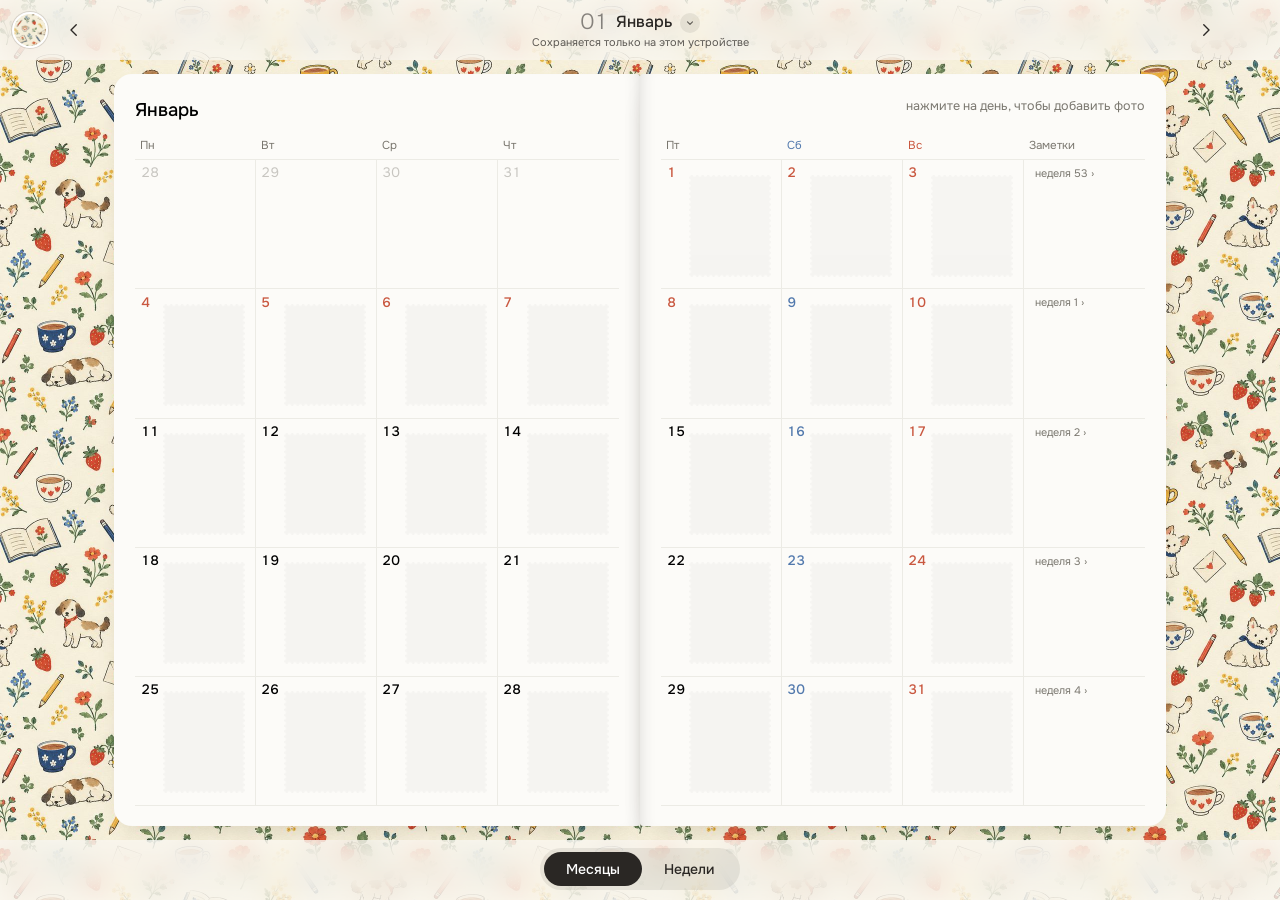
==== index.html @ 7c58e34c "Хобоничи 2027: электронный ежедневник Co-Authored-By: Claude Opus 5.5 <noreply@anthropic.com> Claude" ====
<!DOCTYPE html>
<html lang="ru">
<head>
<meta charset="utf-8">
<meta name="viewport" content="width=device-width, initial-scale=1, viewport-fit=cover">
<meta name="apple-mobile-web-app-capable" content="yes">
<title>Хобоничи 2027</title>
<link rel="preconnect" href="https://fonts.googleapis.com">
<link rel="preconnect" href="https://fonts.gstatic.com" crossorigin>
<link href="https://fonts.googleapis.com/css2?family=Onest:wght@300;400;500;600&display=swap" rel="stylesheet">
<style>
@font-face{font-family:"Yes siree bob";src:url([data-uri]) format("woff2");font-display:swap}
/* Calm tinted outside, quiet paper inside. Phone first: one page per screen, title on top, tabs and tools in a thumb-reach footer. Week spread is set in a handwriting face. */
:root{
  --bright:#ecd3c8;
  --on-bright:#2a2724;
  --paper:#fcfbf8;
  --grid:#e8e7e1;
  --rule:#ecebe5;
  --ink:#000;
  --quiet:#7a776f;
  --sun:#c9573f;
  --sat:#5279ad;
  --pill:#2a2724;
  --stamp-paper:#fffef9;
  --font:"Onest","Helvetica Neue",system-ui,sans-serif;
  --hand:"Yes siree bob","Comic Sans MS",cursive;
  color-scheme:light;
}
*{box-sizing:border-box}
html,body{height:100%;margin:0}
body{background:var(--bright);color:var(--ink);font-family:var(--font);display:flex;flex-direction:column;-webkit-tap-highlight-color:transparent;transition:background-color .5s ease;overscroll-behavior:none}
button,select,textarea{font:inherit;color:inherit}
button{cursor:pointer}
:focus-visible{outline:2px solid var(--on-bright);outline-offset:2px}

/* header */
/* header: one light centred row. chevron, title, chevron; equal 36px targets; one type size pair (22/16) on a shared baseline */
.bar{display:grid;grid-template-columns:36px 40px minmax(0,1fr) 40px 36px;align-items:center;gap:6px;padding:calc(env(safe-area-inset-top) + 8px) calc(env(safe-area-inset-right) + 12px) 8px calc(env(safe-area-inset-left) + 12px);color:var(--on-bright)}
.title{position:relative;display:flex;flex-direction:column;align-items:center;min-width:0;padding:2px 8px;border-radius:12px}
.title .row{display:flex;align-items:center;justify-content:center;gap:7px;max-width:100%;min-width:0}
.title b{font-weight:300;font-size:22px;line-height:1.15;letter-spacing:-.01em;font-variant-numeric:tabular-nums;opacity:.55}
.title .nm{font-weight:500;font-size:16px;line-height:1.15;white-space:nowrap;overflow:hidden;text-overflow:ellipsis;min-width:0}
.title .chip{flex:none;width:20px;height:20px;border-radius:50%;background:rgba(42,39,36,.09);display:inline-flex;align-items:center;justify-content:center;margin-left:1px}
.title .chip svg{display:block;opacity:.7}
.title b[hidden]{display:none}
.title .st{font-size:11px;line-height:1.3;opacity:.5;white-space:nowrap;overflow:hidden;text-overflow:ellipsis;max-width:100%}
.title .st.warn{opacity:.75}
.title select{position:absolute;inset:0;opacity:0;width:100%;cursor:pointer;font-size:16px}
.title:active{background:rgba(42,39,36,.05)}
.nav{width:40px;height:40px;border-radius:50%;border:0;background:transparent;color:var(--on-bright);display:flex;align-items:center;justify-content:center;padding:0}
.nav svg{display:block}
.nav:hover{background:rgba(42,39,36,.06)} .nav:active{background:rgba(42,39,36,.1)}

/* desk */
.desk{flex:1;min-height:0;overflow:auto;-webkit-overflow-scrolling:touch;padding:10px calc(env(safe-area-inset-right) + 18px) 16px calc(env(safe-area-inset-left) + 18px);display:flex;align-items:flex-start}
.spread{margin:0 auto;display:flex;flex-direction:column;gap:12px;font-size:var(--em,16px)}
.spread.two{flex-direction:row;gap:0;margin:auto}
.page{position:relative;flex:none;width:var(--pw);height:var(--ph);background:var(--paper);overflow:hidden;display:flex;flex-direction:column;padding:1.4em 1.2em 1.1em;border-radius:18px;box-shadow:0 10px 30px -16px rgba(60,40,20,.28)}
.spread:not(.two) .page.fill{height:var(--phf)}
.spread:not(.two) .page.gridp{height:var(--phg)}
.page.auto{height:auto!important}
.spread.two .page.l{border-radius:18px 3px 3px 18px;box-shadow:inset -14px 0 18px -16px rgba(0,0,0,.16),0 10px 30px -16px rgba(60,40,20,.28)}
.spread.two .page.r{border-radius:3px 18px 18px 3px;box-shadow:inset 14px 0 18px -16px rgba(0,0,0,.16),0 10px 30px -16px rgba(60,40,20,.28)}

/* month */
.mhead,.whead{display:flex;align-items:baseline;gap:.5em;min-height:2.3em;flex:none}
.mhead .t,.whead .t{font-weight:500;font-size:1.05em}
.mhead .q,.whead .q{font-size:.72em;color:var(--quiet);margin-left:auto;text-align:right}
.mgrid{flex:1;min-height:0;display:grid}
.mgrid.c4{grid-template-columns:repeat(4,minmax(0,1fr))}
.mgrid.c7{grid-template-columns:repeat(7,minmax(0,1fr))}
.wd{font-size:.66em;color:var(--quiet);padding:0 .4em .5em;border-bottom:1px solid var(--rule)}
.wd.sat{color:var(--sat)} .wd.sun{color:var(--sun)}
.cell{position:relative;border-bottom:1px solid var(--rule);border-right:1px solid var(--rule);min-height:0;padding:.25em;display:flex}
.c4 .cell:nth-child(4n),.c7 .cell:nth-child(7n){border-right:0}
.dn{position:absolute;top:.3em;left:.4em;font-size:.78em;font-weight:500;font-variant-numeric:tabular-nums;z-index:2;color:var(--ink)}
.cell.sat .dn{color:var(--sat)} .cell.sun .dn,.cell.hol .dn{color:var(--sun)}
.cell.out .dn{color:var(--quiet);opacity:.4;font-weight:400}
.cell.today .dn{background:var(--on-bright);color:var(--paper);border-radius:1em;padding:0 .4em;left:.2em}
.slot{flex:1;min-width:0;min-height:0;border:0;background:none;padding:.15em 0 0 1.1em;display:flex;align-items:center;justify-content:center;container-type:size}
.c7 .slot{padding:1.25em 0 0}
.ghost,.stamp{width:min(100cqw,calc(88cqh * .8));aspect-ratio:4/5}
.ghost{background:#000;opacity:.025;-webkit-mask-image:var(--perf);mask-image:var(--perf);-webkit-mask-size:100% 100%;mask-size:100% 100%}
.slot:hover .ghost,.slot:focus-visible .ghost{opacity:.09}
.notes{min-width:0;overflow:hidden;border-bottom:1px solid var(--rule);display:flex;flex-direction:column;padding:.25em .2em .2em .6em}
.notes a,.nrow a{font-size:.62em;color:var(--quiet);text-decoration:none;padding:.15em 0 .3em}
.notes textarea{flex:1;width:100%;min-width:0;border:0;background:transparent;resize:none;font-family:var(--hand);font-size:.8em;line-height:1.45;padding:0;outline:none;min-height:0}
.nrow{display:flex;flex-direction:column;border-top:1px solid var(--rule);padding:.6em 0 .4em}
.nrow textarea{border:0;background:transparent;resize:none;font-family:var(--hand);font-size:1.05em;line-height:1.45;min-height:2.9em;padding:0;outline:none;width:100%}

/* stamp */
.stamp{position:relative;transform:rotate(var(--rot,0deg));filter:drop-shadow(0 1px 1px rgba(0,0,0,.2)) drop-shadow(0 3px 5px rgba(0,0,0,.08))}
.stamp .sh{position:absolute;inset:0;background:var(--stamp-paper);-webkit-mask-image:var(--perf);mask-image:var(--perf);-webkit-mask-size:100% 100%;mask-size:100% 100%}
.stamp img{position:absolute;left:8%;top:6.4%;width:84%;height:87.2%;object-fit:cover;display:block}
.stamp .den{position:absolute;right:11%;top:8.5%;font-weight:600;color:#fff;font-size:.55em;text-shadow:0 0 3px rgba(0,0,0,.55);line-height:1}
.c7 .stamp .den{display:none}
.stamp.big{width:min(72vw,400px);font-size:26px}

/* week (handwriting) */
.wk{font-family:var(--hand)}
.wk .whead .t{font-weight:400;font-size:1.3em}
.wk .whead .q{font-size:.85em}
.days{flex:1;min-height:0;display:grid;grid-template-rows:repeat(7,1fr);border-top:1px solid var(--rule)}
.day{display:grid;grid-template-columns:4.2em 1fr;border-bottom:1px solid var(--rule);min-height:0}
.dlab{padding:.35em 0 0;display:flex;flex-direction:column;line-height:1.05;min-width:0;overflow:hidden}
.dlab b{font-weight:400;font-size:1.7em;font-variant-numeric:tabular-nums}
.dlab span{font-size:.8em;color:var(--quiet);margin-top:.1em}
.dlab em{font-style:normal;font-size:.62em;color:var(--sun);margin-top:.3em;line-height:1.15;padding-right:.3em}
.day.sat .dlab b{color:var(--sat)}
.day.sun .dlab b,.day.hol .dlab b{color:var(--sun)}
.day.out .dlab{opacity:.45}
.day.today .dlab b{text-decoration:underline wavy var(--sun) 1px;text-underline-offset:.2em}
.day textarea{border:0;resize:none;background:transparent;font-family:var(--hand);font-size:1.05em;line-height:1.45;padding:.4em .2em 0;outline:none;min-height:0;width:100%}
.gridarea{flex:1;min-height:0;background-image:linear-gradient(to right,var(--grid) 1px,transparent 1px),linear-gradient(to bottom,var(--grid) 1px,transparent 1px);background-size:var(--sq) var(--sq);background-position:-1px -1px;border-top:1px solid var(--rule)}
.ink{position:absolute;inset:0;width:100%;height:100%;z-index:5;touch-action:none}
.ink.off{pointer-events:none}

/* footer: tabs + tools within thumb reach */
.foot{display:flex;flex-direction:column;align-items:center;gap:8px;padding:6px 12px calc(env(safe-area-inset-bottom) + 10px)}
.tools{display:flex;align-items:center;gap:2px;background:var(--pill);color:#fff;border-radius:999px;padding:5px;max-width:100%;overflow-x:auto;scrollbar-width:none;box-shadow:0 8px 24px -10px rgba(0,0,0,.4)}
.tools::-webkit-scrollbar{display:none}
.tools[hidden]{display:none}
.tool{height:38px;padding:0 13px;border-radius:999px;border:0;background:transparent;color:#fff;font-size:14px;font-weight:500;white-space:nowrap;flex:none}
.tool[aria-pressed="true"]{background:var(--bright);color:var(--on-bright)}
.sw{width:26px;height:26px;border-radius:50%;border:0;padding:0;background:var(--c);flex:none;margin:0 3px;box-shadow:inset 0 0 0 1.5px rgba(255,255,255,.35)}
.sw[aria-pressed="true"]{box-shadow:inset 0 0 0 1.5px rgba(255,255,255,.35),0 0 0 2px var(--pill),0 0 0 4px #fff}
.sz{width:32px;height:38px;border:0;border-radius:999px;background:transparent;display:inline-flex;align-items:center;justify-content:center;padding:0;flex:none}
.sz i{display:block;border-radius:50%;background:#fff;opacity:.4}
.sz[aria-pressed="true"] i{opacity:1}
.sep{width:1px;height:20px;background:rgba(255,255,255,.2);margin:0 5px;flex:none}
.seg{display:flex;background:rgba(42,39,36,.08);border-radius:999px;padding:4px}
.seg button{border:0;background:transparent;color:var(--on-bright);padding:8px 22px;border-radius:999px;font-size:14px;font-weight:500}
.seg button[aria-pressed="true"]{background:var(--pill);color:#fff}

/* modal */
.modal{position:fixed;inset:0;background:rgba(42,39,36,.45);display:flex;align-items:flex-end;justify-content:center;z-index:50}
.modal[hidden]{display:none}
.mbox{background:var(--paper);border-radius:26px 26px 0 0;padding:24px 20px calc(env(safe-area-inset-bottom) + 20px);max-width:560px;width:100%;display:flex;flex-direction:column;align-items:center;gap:16px}
@media (min-width:700px){.modal{align-items:center;padding:16px}.mbox{border-radius:24px;padding-bottom:24px}}
.mbox h2{margin:0;font-weight:500;font-size:19px;text-wrap:balance;text-align:center}
.mbox p{margin:0;color:var(--quiet);text-align:center;font-size:14px;max-width:40ch}
.acts{display:flex;gap:8px;flex-direction:column;width:100%}
.btn{height:50px;padding:0 20px;border-radius:999px;border:0;background:#f0efe9;font-weight:500;font-size:16px}
.btn.primary{background:var(--pill);color:#fff}
.btn.danger{color:var(--sun)}

/* cover: pattern around the pages; header and footer sit on frosted paper so they stay readable */
:root{--tile:300px}
@media (min-width:700px){:root{--tile:420px}}
.bar,.foot{background:rgba(252,251,248,.66);-webkit-backdrop-filter:blur(14px) saturate(1.15);backdrop-filter:blur(14px) saturate(1.15)}
.foot{padding-top:8px}
.frow{position:relative;display:flex;justify-content:center;align-items:center;width:100%;max-width:640px}
.desk{padding-top:14px}
.cover-btn{width:36px;height:36px;border-radius:50%;border:2px solid #fff;padding:0;box-shadow:0 0 0 1px rgba(42,39,36,.14);flex:none}
.covers{display:grid;grid-template-columns:repeat(3,minmax(0,1fr));gap:14px 12px;width:100%}
.cv{border:0;background:none;display:flex;flex-direction:column;gap:6px;align-items:center;font-size:13px;padding:0;color:var(--ink)}
.cv .pv{width:100%;aspect-ratio:1;border-radius:16px;box-shadow:inset 0 0 0 1px rgba(42,39,36,.1);display:flex;align-items:center;justify-content:center;font-size:26px;font-weight:300;color:var(--quiet)}
.cv[aria-pressed="true"] .pv{box-shadow:inset 0 0 0 1px rgba(42,39,36,.1),0 0 0 3px var(--paper),0 0 0 5px var(--pill)}
.linkbtn{border:0;background:none;color:var(--quiet);font-size:14px;text-decoration:underline;text-underline-offset:3px;padding:4px}

/* to-do on the week's right page: rows sit on the grid (two squares tall), hand-drawn boxes, wobbly strike */
.gridarea{position:relative}
.mini{display:flex;margin-left:auto;background:rgba(42,39,36,.06);border-radius:999px;padding:2px;font-family:var(--font)}
.mini button{border:0;background:transparent;border-radius:999px;padding:3px 10px;font-size:.62em;color:var(--quiet);font-weight:500}
.mini button[aria-pressed="true"]{background:var(--paper);color:var(--ink);box-shadow:0 1px 2px rgba(0,0,0,.08)}
.todo{position:absolute;inset:0;overflow-y:auto;padding:0 .2em;--row:calc(var(--sq) * 2)}
.ti{display:flex;align-items:flex-start;gap:.45em;min-height:var(--row);--lh:1.18em;--cbs:calc(var(--row) * .5)}
.cb{flex:none;width:var(--cbs);height:var(--cbs);margin-top:calc((var(--row) - var(--cbs)) / 2);border:0;background:none;padding:0;color:var(--ink)}
.cb svg{display:block;width:100%;height:100%;overflow:visible}
.cb .ck{stroke-dasharray:30;stroke-dashoffset:30;transition:stroke-dashoffset .25s ease}
.ti.done .cb .ck{stroke-dashoffset:0}
.ti.new .cb{opacity:.35;pointer-events:none}
.tw{position:relative;flex:1;min-width:0;display:flex}
.tt{display:block;width:100%;border:0;background:transparent;font-family:var(--hand);font-size:1.05em;color:var(--ink);outline:none;line-height:var(--lh);padding:calc((var(--row) - var(--lh)) / 2) 0;resize:none;overflow:hidden;white-space:pre-wrap;overflow-wrap:anywhere;word-break:normal}
.tt::placeholder{color:var(--quiet);opacity:.7}
.ti.done .tt{color:var(--quiet)}
.strike{position:absolute;left:0;top:0;pointer-events:none;overflow:visible}
.strike path{fill:none;stroke:var(--ink);stroke-width:1.6;stroke-linecap:round;stroke-linejoin:round;transition:stroke-dashoffset .35s ease}
.ti:not(.done) .strike{display:none}
.tx-del{flex:none;border:0;background:none;color:var(--quiet);font-size:1.1em;width:1.6em;height:1.6em;border-radius:50%;opacity:0;padding:0}
.ti:focus-within .tx-del,.ti:hover .tx-del{opacity:.7}
.mode-todo .gridarea{background-image:linear-gradient(to bottom,var(--grid) 1px,transparent 1px);background-size:100% calc(var(--sq) * 2)}

.dlist{min-width:0;min-height:0;overflow-y:auto;padding:.3em 0 .2em;--row:1.75em}
.dlist .ti{gap:.4em;--row:1.7em;--lh:1.15em;--cbs:.9em}

.dlist .tt{font-size:1em}
.dlist .ti.new .tt::placeholder{opacity:.45}

.ti.plain .cb{display:none}
/* to-do tool: boxes show only in the day you tap */
.tool-check .dlist.active .ti.plain .cb{display:block;opacity:.3}
.tool-check .dlist.active .ti.new.plain .cb{opacity:.55}
.tool-check .dlist.active .ti.plain .cb:hover{opacity:.6}
.ti.plain .tx-del{display:none}
/* handwriting face is thin: black ink plus a hair of stroke so it reads on paper */
.wk,.tt,.notes textarea,.nrow textarea{-webkit-text-stroke:.3px currentColor}
.ti.done .tt{-webkit-text-stroke:0}
.tt{-webkit-text-fill-color:currentColor;opacity:1}
/* phone: a day grows with what you write */
.spread:not(.two) .page.l.wk{height:auto;min-height:var(--phf)}
.spread:not(.two) .wk .days{grid-template-rows:none;grid-auto-rows:minmax(calc((var(--phf) - 6em) / 7),auto)}
.spread:not(.two) .dlist{overflow:visible;padding-bottom:.6em}
@media (prefers-reduced-motion: reduce){*{transition:none!important;animation:none!important}}
</style>
</head>
<body>
<header class="bar">
  <button class="cover-btn" id="cover-btn" aria-label="Выбрать обложку"></button>
  <button class="nav" id="prev" aria-label="Назад"><svg width="18" height="18" viewBox="0 0 24 24" fill="none" stroke="currentColor" stroke-width="1.8" stroke-linecap="round" stroke-linejoin="round" aria-hidden="true"><path d="M15 5l-7 7 7 7"/></svg></button>
  <label class="title">
    <span class="row"><b id="t-num">01</b><span class="nm" id="t-name">Январь</span><span class="chip" aria-hidden="true"><svg width="10" height="10" viewBox="0 0 24 24" fill="none" stroke="currentColor" stroke-width="2.8" stroke-linecap="round" stroke-linejoin="round"><path d="M6 9.5l6 6 6-6"/></svg></span></span>
    <span class="st" id="status">Загрузка…</span>
    <select id="jump" aria-label="Перейти к месяцу или неделе"></select>
  </label>
  <button class="nav" id="next" aria-label="Вперёд"><svg width="18" height="18" viewBox="0 0 24 24" fill="none" stroke="currentColor" stroke-width="1.8" stroke-linecap="round" stroke-linejoin="round" aria-hidden="true"><path d="M9 5l7 7-7 7"/></svg></button>
  <span aria-hidden="true"></span>
</header>
<main class="desk" id="desk"><div class="spread" id="spread"></div></main>
<footer class="foot">
  <div class="tools" id="tools" hidden>
    <button class="tool" data-tool="text" aria-pressed="true">Текст</button>
    <button class="tool" data-tool="check" aria-pressed="false">Туду</button>
    <button class="tool" data-tool="pen" aria-pressed="false">Перо</button>
    <button class="tool" data-tool="marker" aria-pressed="false">Маркер</button>
    <button class="tool" data-tool="eraser" aria-pressed="false">Ластик</button>
    <span class="sep"></span>
    <span id="swatches" style="display:flex"></span>
    <span class="sep"></span>
    <button class="sz" data-sz="2" aria-label="Тонкая линия" aria-pressed="false"><i style="width:4px;height:4px"></i></button>
    <button class="sz" data-sz="3.5" aria-label="Средняя линия" aria-pressed="true"><i style="width:8px;height:8px"></i></button>
    <button class="sz" data-sz="6" aria-label="Толстая линия" aria-pressed="false"><i style="width:12px;height:12px"></i></button>
    <span class="sep"></span>
    <button class="tool" id="undo">Отменить</button>
    <button class="tool" id="clear">Стереть</button>
  </div>
  <div class="frow">
  <div class="seg" role="group" aria-label="Раздел">
    <button id="tab-m" aria-pressed="true">Месяцы</button>
    <button id="tab-w" aria-pressed="false">Недели</button>
  </div>
  </div>
</footer>
<div class="modal" id="modal" hidden><div class="mbox" id="mbox"></div></div>
<input type="file" id="file" accept="image/*" hidden>
<input type="file" id="cfile" accept="image/*" hidden>

<script>
(function(){
"use strict";
const Y=2027;
const MONTHS=["Январь","Февраль","Март","Апрель","Май","Июнь","Июль","Август","Сентябрь","Октябрь","Ноябрь","Декабрь"];
const MGEN=["января","февраля","марта","апреля","мая","июня","июля","августа","сентября","октября","ноября","декабря"];
const MSHORT=["янв","фев","мар","апр","мая","июн","июл","авг","сен","окт","ноя","дек"];
const WD=["Пн","Вт","Ср","Чт","Пт","Сб","Вс"];
const WDFULL=["понедельник","вторник","среда","четверг","пятница","суббота","воскресенье"];
const HOL={"01-01":"Новый год","01-02":"Каникулы","01-03":"Каникулы","01-04":"Каникулы","01-05":"Каникулы","01-06":"Каникулы","01-07":"Рождество","01-08":"Каникулы","02-23":"День защитника Отечества","03-08":"Международный женский день","05-01":"Праздник Весны и Труда","05-09":"День Победы","06-12":"День России","11-04":"День народного единства"};
/* calm month tints: same hue family as before, low saturation */
const TINT=["#ecd3c8","#efd5df","#e3e6c6","#d3e2ec","#d2e6d8","#efe2bf","#efd8c4","#dfd8ee","#ebdfc3","#ecd0c6","#d5dbef","#cfe5de"];
const $=s=>document.querySelector(s);
const pad=n=>String(n).padStart(2,"0");
const iso=d=>d.getFullYear()+"-"+pad(d.getMonth()+1)+"-"+pad(d.getDate());
const addDays=(d,n)=>new Date(d.getFullYear(),d.getMonth(),d.getDate()+n);
const dow=d=>(d.getDay()+6)%7;
const mondayOf=d=>addDays(d,-dow(d));
const holiday=d=>d.getFullYear()===Y?HOL[pad(d.getMonth()+1)+"-"+pad(d.getDate())]:null;
function isoWeek(d){const t=new Date(Date.UTC(d.getFullYear(),d.getMonth(),d.getDate()));const n=t.getUTCDay()||7;t.setUTCDate(t.getUTCDate()+4-n);const y0=new Date(Date.UTC(t.getUTCFullYear(),0,1));return Math.ceil(((t-y0)/864e5+1)/7);}
const esc=s=>String(s).replace(/[&<>"]/g,c=>({"&":"&amp;","<":"&lt;",">":"&gt;",'"':"&quot;"}[c]));
const TODAY=iso(new Date());
const FIRST_MON=mondayOf(new Date(Y,0,1));
const WEEKS=[];for(let d=FIRST_MON;d<=new Date(Y,11,31);d=addDays(d,7))WEEKS.push(d);
const weekIndexOf=d=>Math.round((mondayOf(d)-FIRST_MON)/(7*864e5));

/* perforation mask */
(function(){
  const W=400,H=500,c=document.createElement("canvas");c.width=W;c.height=H;const x=c.getContext("2d");
  x.fillStyle="#000";x.fillRect(0,0,W,H);x.globalCompositeOperation="destination-out";
  const r=8.5,nx=15,ny=19,hole=(px,py)=>{x.beginPath();x.arc(px,py,r,0,Math.PI*2);x.fill();};
  for(let i=0;i<=nx;i++){hole(i*W/nx,0);hole(i*W/nx,H);}
  for(let j=0;j<=ny;j++){hole(0,j*H/ny);hole(W,j*H/ny);}
  document.documentElement.style.setProperty("--perf","url("+c.toDataURL()+")");
})();

/* storage: private per person in the cloud, else this browser */
const DEL={};
const Store=(function(){
  let db=null,uid=null,mode="local",readOnly=false,lastErr="";
  const ready=(async()=>{
    try{
      if(!window.claude||typeof window.claude.use!=="function")return;
      const [d,u]=await Promise.all([window.claude.use("db"),window.claude.use("user")]);
      if(d&&u){const id=await u.id();if(id){db=d;uid=id;mode="cloud";}}
    }catch(e){}
  })().finally(()=>status());
  const LK="hb2027:";
  const lget=id=>{try{const v=localStorage.getItem(LK+id);return v?JSON.parse(v):null;}catch(e){return null;}};
  const lset=(id,v)=>{try{if(v===DEL)localStorage.removeItem(LK+id);else localStorage.setItem(LK+id,JSON.stringify(v));}catch(e){throw {code:"quota_exceeded"};}};
  const col=()=>db.collection("data/users/"+uid);
  async function get(id){
    await ready;
    if(mode==="cloud"){try{const s=await col().doc(id).get();return s.exists?s.data():null;}catch(e){return null;}}
    return lget(id);
  }
  async function byMonth(m){
    await ready;const out={};
    if(mode==="cloud"){
      try{const q=await col().where("month","==",m).get();q.docs.forEach(d=>{const v=d.data();if(v&&v.kind==="photo")out[v.date]=v.img;});}catch(e){}
      return out;
    }
    try{for(let i=0;i<localStorage.length;i++){const k=localStorage.key(i);if(k&&k.startsWith(LK+"photo-"+m)){const v=lget(k.slice(LK.length));if(v)out[v.date]=v.img;}}}catch(e){}
    return out;
  }
  async function write(id,v){
    if(mode!=="cloud"){lset(id,v);return;}
    const ref=col().doc(id),go=()=>v===DEL?ref.delete():ref.set(v);
    try{await go();}catch(e){
      if(e&&e.code==="unavailable"){await new Promise(r=>setTimeout(r,600+Math.random()*800));await go();}
      else throw e;
    }
  }
  const q=new Map();let inflight=0;
  function set(id,v){let e=q.get(id);if(!e){e={busy:false,next:null};q.set(id,e);}e.next=v;pump(id,e);}
  async function pump(id,e){
    if(e.busy)return;
    await ready;
    while(e.next!==null){
      const v=e.next;e.next=null;e.busy=true;inflight++;status();
      try{if(!readOnly)await write(id,v);lastErr="";}
      catch(err){
        const c=err&&err.code;
        if(c==="quota_exceeded")lastErr="Место закончилось: удалите несколько фото";
        else if(c==="invalid_argument"){lastErr="Нет прав на сохранение";readOnly=true;}
        else lastErr="Не сохранилось, попробуйте ещё раз";
      }
      e.busy=false;inflight--;
    }
    status();
  }
  function status(msg){
    const el=$("#status");el.classList.toggle("warn",!!(msg||lastErr)||mode!=="cloud");
    el.textContent=msg||lastErr||(inflight?"Сохраняю…":mode==="cloud"?"Всё сохранено":"Сохраняется только на этом устройстве");
  }
  return {get,set,byMonth,status};
})();

/* state */
const state={view:"m",m:0,w:0,cover:"flowers",tool:"text",color:0,size:3.5,penSeen:false,two:null};
const INK=["#000","#c9573f","#5279ad","#4f8a63","#c48a2c"];
const spread=$("#spread");
let renderToken=0,pw=360,ph=520,inks=[],history_=[],inkKey="",saveTmr=null;

/* layout: two pages side by side only on a wide landscape screen; otherwise one page per screen */
function measure(){
  const desk=$("#desk"),cs=getComputedStyle(desk);
  const W=desk.clientWidth-parseFloat(cs.paddingLeft)-parseFloat(cs.paddingRight);
  const H=desk.clientHeight-parseFloat(cs.paddingTop)-parseFloat(cs.paddingBottom);
  const r=0.7;let two=W>=900&&W/H>1.15,w=0;
  if(two){w=Math.min(W/2,H*r);if(w<380)two=false;}
  return {two,W,H,w};
}
function layout(){
  const m=measure();
  if(state.two!==null&&m.two!==state.two){state.two=m.two;return render();}
  state.two=m.two;
  let em;
  if(m.two){pw=Math.floor(m.w);ph=Math.floor(m.w/0.7);em=pw/30;}
  else{pw=Math.floor(Math.min(m.W,640));ph=Math.floor(Math.max(m.H,520));em=Math.max(13,Math.min(17,pw/25));}
  spread.classList.toggle("two",m.two);
  const st=spread.style;
  st.setProperty("--pw",pw+"px");st.setProperty("--ph",ph+"px");
  st.setProperty("--phf",Math.floor(Math.max(m.H,state.view==="w"?Math.max(760,em*52):500))+"px");
  st.setProperty("--phg",Math.floor(Math.max(pw/0.7,m.H))+"px");
  st.setProperty("--em",em.toFixed(2)+"px");
  st.setProperty("--sq",(pw/(m.two?28:22)).toFixed(2)+"px");
  inks.forEach(p=>p.resize());
  document.querySelectorAll(".ti .tt").forEach(fit);
  document.querySelectorAll(".ti.done").forEach(r=>refreshStrike(r));
}

/* navigation */
function fillJump(){
  const s=$("#jump");s.innerHTML="";
  if(state.view==="m")MONTHS.forEach((n,i)=>s.add(new Option(n,i)));
  else WEEKS.forEach((d,i)=>{const e=addDays(d,6);s.add(new Option("Неделя "+isoWeek(d)+": "+d.getDate()+" "+MSHORT[d.getMonth()]+" – "+e.getDate()+" "+MSHORT[e.getMonth()],i));});
  s.value=state.view==="m"?state.m:state.w;
}
function go(view,i,push){
  state.view=view;
  if(view==="m")state.m=Math.max(0,Math.min(11,i));else state.w=Math.max(0,Math.min(WEEKS.length-1,i));
  $("#tab-m").setAttribute("aria-pressed",view==="m");$("#tab-w").setAttribute("aria-pressed",view==="w");
  $("#tools").hidden=view!=="w";
  let mi=state.m;
  if(view==="w"){
    const mon=WEEKS[state.w],t=addDays(mon,3),e=addDays(mon,6);mi=t.getFullYear()<Y?0:t.getMonth();
    $("#t-num").hidden=true;
    $("#t-name").textContent=mon.getDate()+(mon.getMonth()===e.getMonth()?"":" "+MGEN[mon.getMonth()])+" – "+e.getDate()+" "+MGEN[e.getMonth()];
  }else{$("#t-num").hidden=false;$("#t-num").textContent=pad(state.m+1);$("#t-name").textContent=MONTHS[state.m];}
  document.documentElement.style.setProperty("--bright",TINT[mi]);if(typeof applyCover==="function")applyCover();
  const meta=document.querySelector('meta[name="theme-color"]')||document.head.appendChild(Object.assign(document.createElement("meta"),{name:"theme-color"}));meta.content=TINT[mi];
  fillJump();
  const h="#"+(view==="m"?"m-"+(state.m+1):"w-"+(state.w+1));
  if(push!==false&&location.hash!==h){try{history.replaceState(null,"",h);}catch(e){location.hash=h;}}
  render();
  $("#desk").scrollTop=0;
}
function fromHash(){
  const m=/^#(m|w)-(\d+)$/.exec(location.hash||"");
  if(m)return go(m[1],parseInt(m[2],10)-1,false);
  const t=new Date();
  go("m",t.getFullYear()===Y?t.getMonth():0,false);
}
$("#tab-m").onclick=()=>{if(state.view==="m")return;const t=addDays(WEEKS[state.w],3);go("m",t.getFullYear()<Y?0:t.getFullYear()>Y?11:t.getMonth());};
$("#tab-w").onclick=()=>{if(state.view==="w")return;const t=new Date();go("w",weekIndexOf(t.getFullYear()===Y&&t.getMonth()===state.m?t:new Date(Y,state.m,1)));};
$("#prev").onclick=()=>go(state.view,(state.view==="m"?state.m:state.w)-1);
$("#next").onclick=()=>go(state.view,(state.view==="m"?state.m:state.w)+1);
$("#jump").onchange=e=>go(state.view,+e.target.value);
window.addEventListener("hashchange",fromHash);
document.addEventListener("keydown",e=>{if(e.target.closest("textarea,select")||!$("#modal").hidden)return;if(e.key==="ArrowLeft")$("#prev").click();if(e.key==="ArrowRight")$("#next").click();});
/* swipe left/right to turn the page (not while drawing) */
(function(){
  let sx=0,sy=0,st=0,on=false;const desk=$("#desk");
  desk.addEventListener("touchstart",e=>{if(e.touches.length!==1||e.target.closest("canvas.ink:not(.off)")){on=false;return;}on=true;sx=e.touches[0].clientX;sy=e.touches[0].clientY;st=Date.now();},{passive:true});
  desk.addEventListener("touchend",e=>{if(!on)return;on=false;const t=e.changedTouches[0],dx=t.clientX-sx,dy=t.clientY-sy;if(Date.now()-st<600&&Math.abs(dx)>70&&Math.abs(dy)<Math.abs(dx)*0.5){(dx<0?$("#next"):$("#prev")).click();}},{passive:true});
})();

function render(){
  renderToken++;inks=[];history_=[];
  if(state.two===null)state.two=measure().two;
  if(state.view==="m")renderMonth(state.m);else renderWeek(state.w);
  layout();
}

/* month */
const photos={};
function stampHTML(date,img,extra){
  const d=parseInt(date.slice(8),10),rot=((d*37)%7-3)*0.6;
  return '<div class="stamp '+(extra||"")+'" style="--rot:'+rot.toFixed(1)+'deg"><div class="sh"></div><img alt="" src="'+img+'"><span class="den">'+d+'</span></div>';
}
function cellHTML(d,m){
  const ds=iso(d),inM=d.getMonth()===m&&d.getFullYear()===Y,w=dow(d);
  const cls=["cell",w===5?"sat":"",w===6?"sun":"",holiday(d)&&inM?"hol":"",inM?"":"out",ds===TODAY?"today":""].join(" ");
  const inner=inM?'<button class="slot" data-date="'+ds+'" aria-label="'+d.getDate()+" "+MGEN[m]+': фото дня"><div class="ghost"></div></button>':'<div class="slot"></div>';
  return '<div class="'+cls+'"><span class="dn">'+d.getDate()+'</span>'+inner+'</div>';
}
function renderMonth(m){
  const tok=renderToken,first=new Date(Y,m,1),last=new Date(Y,m+1,0);
  const rows=[];for(let d=mondayOf(first);d<=last;d=addDays(d,7))rows.push(d);
  const rt="grid-template-rows:auto repeat("+rows.length+",1fr)";
  const key=Y+"-"+pad(m+1);
  let html;
  if(state.two){
    let L='<section class="page l"><div class="mhead"><span class="t">'+MONTHS[m]+'</span><span class="q mcount"></span></div><div class="mgrid c4" style="'+rt+'">';
    for(let i=0;i<4;i++)L+='<div class="wd">'+WD[i]+'</div>';
    let R='<section class="page r"><div class="mhead"><span class="q">нажмите на день, чтобы добавить фото</span></div><div class="mgrid c4" style="'+rt+'">';
    R+='<div class="wd">'+WD[4]+'</div><div class="wd sat">'+WD[5]+'</div><div class="wd sun">'+WD[6]+'</div><div class="wd">Заметки</div>';
    rows.forEach((mon,ri)=>{
      for(let i=0;i<4;i++)L+=cellHTML(addDays(mon,i),m);
      for(let i=4;i<7;i++)R+=cellHTML(addDays(mon,i),m);
      R+='<div class="notes"><a href="#w-'+(weekIndexOf(mon)+1)+'">неделя '+isoWeek(mon)+' ›</a><textarea data-row="'+ri+'" aria-label="Заметки на неделю '+isoWeek(mon)+'"></textarea></div>';
    });
    html=L+'</div></section>'+R+'</div></section>';
  }else{
    let P='<section class="page fill"><div class="mhead"><span class="t">'+MONTHS[m]+'</span><span class="q mcount">нажмите на день, чтобы добавить фото</span></div><div class="mgrid c7" style="'+rt+'">';
    WD.forEach((w,i)=>P+='<div class="wd'+(i===5?" sat":i===6?" sun":"")+'">'+w+'</div>');
    rows.forEach(mon=>{for(let i=0;i<7;i++)P+=cellHTML(addDays(mon,i),m);});
    P+='</div></section><section class="page auto"><div class="mhead"><span class="t">Заметки по неделям</span></div>';
    rows.forEach((mon,ri)=>{const e=addDays(mon,6);P+='<div class="nrow"><a href="#w-'+(weekIndexOf(mon)+1)+'">неделя '+isoWeek(mon)+', '+mon.getDate()+" "+MSHORT[mon.getMonth()]+' – '+e.getDate()+" "+MSHORT[e.getMonth()]+' ›</a><textarea data-row="'+ri+'" rows="2" aria-label="Заметки на неделю '+isoWeek(mon)+'"></textarea></div>';});
    html=P+'</section>';
  }
  spread.innerHTML=html;
  const paint=()=>{let n=0;spread.querySelectorAll(".slot[data-date]").forEach(b=>{const img=photos[b.dataset.date];if(img){n++;if(!b.querySelector(".stamp"))b.innerHTML=stampHTML(b.dataset.date,img);}});const c=spread.querySelector(".mcount");if(c&&n)c.textContent=n+" из "+last.getDate()+" дней с фото";};
  paint();
  Store.byMonth(key).then(map=>{if(tok!==renderToken)return;Object.assign(photos,map);paint();});
  const tas=[...spread.querySelectorAll("textarea[data-row]")];
  Store.get("mnote-"+key).then(v=>{if(tok!==renderToken||!v)return;tas.forEach((t,i)=>{if(!t.value)t.value=(v.rows&&v.rows[i])||"";});});
  let tmr;tas.forEach(t=>t.addEventListener("input",()=>{clearTimeout(tmr);tmr=setTimeout(()=>Store.set("mnote-"+key,{kind:"mnote",rows:tas.map(x=>x.value)}),700);}));
}
spread.addEventListener("click",e=>{
  const a=e.target.closest("a[href^='#w-']");if(a){e.preventDefault();go("w",parseInt(a.getAttribute("href").slice(3),10)-1);return;}
  const b=e.target.closest(".slot[data-date]");if(!b)return;
  const ds=b.dataset.date;
  if(photos[ds])openPhoto(ds);else pickPhoto(ds);
});

/* photos */
let pending=null;const fileIn=$("#file");
function pickPhoto(ds){pending=ds;fileIn.value="";fileIn.click();}
fileIn.addEventListener("change",async()=>{
  const f=fileIn.files&&fileIn.files[0],ds=pending;pending=null;if(!f||!ds)return;
  try{
    const img=await toStampJPEG(f);photos[ds]=img;
    const slot=spread.querySelector('.slot[data-date="'+ds+'"]');if(slot)slot.innerHTML=stampHTML(ds,img);
    Store.set("photo-"+ds,{kind:"photo",date:ds,month:ds.slice(0,7),img});
  }catch(err){showModal('<h2>Не получилось открыть фото</h2><p>Попробуйте другой снимок: подходят JPEG, PNG и HEIC.</p><div class="acts"><button class="btn primary" data-act="close">Понятно</button></div>');}
});
async function toStampJPEG(file){
  const url=URL.createObjectURL(file);
  try{
    const img=new Image();img.src=url;await img.decode();
    const TW=480,TH=600,sr=img.naturalWidth/img.naturalHeight,tr=TW/TH;let sw,sh,sx,sy;
    if(sr>tr){sh=img.naturalHeight;sw=sh*tr;sx=(img.naturalWidth-sw)/2;sy=0;}else{sw=img.naturalWidth;sh=sw/tr;sx=0;sy=(img.naturalHeight-sh)/2;}
    const c=document.createElement("canvas");c.width=TW;c.height=TH;const x=c.getContext("2d");
    x.imageSmoothingQuality="high";x.drawImage(img,sx,sy,sw,sh,0,0,TW,TH);
    let q=0.82,out=c.toDataURL("image/jpeg",q);
    while(out.length>200000&&q>0.4){q-=0.12;out=c.toDataURL("image/jpeg",q);}
    return out;
  }finally{URL.revokeObjectURL(url);}
}
function openPhoto(ds){
  const d=new Date(+ds.slice(0,4),+ds.slice(5,7)-1,+ds.slice(8));
  showModal(stampHTML(ds,photos[ds],"big")+'<h2>'+d.getDate()+" "+MGEN[d.getMonth()]+", "+WDFULL[dow(d)]+'</h2><div class="acts"><button class="btn primary" data-act="replace">Заменить фото</button><button class="btn danger" data-act="delete">Удалить</button><button class="btn" data-act="close">Закрыть</button></div>',{
    replace:()=>{hideModal();pickPhoto(ds);},
    delete:()=>{delete photos[ds];Store.set("photo-"+ds,DEL);const s=spread.querySelector('.slot[data-date="'+ds+'"]');if(s)s.innerHTML='<div class="ghost"></div>';const c=spread.querySelector(".mcount");if(c)c.textContent="";hideModal();}
  });
}

/* modal */
const modal=$("#modal"),mbox=$("#mbox");let mh={};
function showModal(html,handlers){mh=handlers||{};mbox.innerHTML=html;modal.hidden=false;}
function hideModal(){modal.hidden=true;mbox.innerHTML="";}
modal.addEventListener("click",e=>{if(e.target===modal)return hideModal();const b=e.target.closest("[data-act]");if(!b)return;const a=b.dataset.act;if(a==="close")hideModal();else if(mh[a])mh[a]();});
document.addEventListener("keydown",e=>{if(e.key==="Escape"&&!modal.hidden)hideModal();});

/* week */
function renderWeek(i){
  const tok=renderToken,mon=WEEKS[i],sun=addDays(mon,6);
  const range=mon.getDate()+" "+MGEN[mon.getMonth()]+" - "+sun.getDate()+" "+MGEN[sun.getMonth()];
  let L='<section class="page l fill wk"><div class="whead"><span class="t">'+range+'</span><span class="q">неделя '+isoWeek(mon)+'</span></div><div class="days">';
  for(let k=0;k<7;k++){
    const d=addDays(mon,k),h=holiday(d);
    const cls=["day",k===5?"sat":"",k===6?"sun":"",h?"hol":"",d.getFullYear()!==Y?"out":"",iso(d)===TODAY?"today":""].join(" ");
    L+='<div class="'+cls+'"><div class="dlab"><b>'+d.getDate()+'</b><span>'+WD[k]+'</span>'+(h?'<em>'+esc(h)+'</em>':'')+'</div><div class="dlist" data-k="'+k+'" aria-label="Дела на '+d.getDate()+" "+MGEN[d.getMonth()]+'"></div></div>';
  }
  L+='</div><canvas class="ink" data-side="L"></canvas></section>';
  const R='<section class="page r gridp wk" id="rpage"><div class="whead"><span class="t" id="rtitle">Заметки</span><div class="mini" role="group" aria-label="Вид страницы"><button data-mode="grid" aria-pressed="true">Клетка</button><button data-mode="todo" aria-pressed="false">Дела</button></div></div><div class="gridarea" id="garea"></div><canvas class="ink" data-side="R"></canvas></section>';
  spread.innerHTML=L+R;
  const key=iso(mon);
  setupDays(key,tok);
  inkKey="wink-"+key;
  setupTodo(key,tok);
  inks=[...spread.querySelectorAll("canvas.ink")].map(c=>new InkPage(c));
  applyTool();
  Store.get(inkKey).then(v=>{if(tok!==renderToken||!v)return;inks.forEach(p=>{if(!p.strokes.length&&Array.isArray(v[p.side])){p.strokes=v[p.side];p.paintBase();}});});
}

/* ink: strokes stored in 1/1000 of page width, so they fit any screen */
function scheduleInkSave(){
  clearTimeout(saveTmr);const key=inkKey;
  saveTmr=setTimeout(()=>{
    const doc={kind:"wink"};inks.forEach(p=>doc[p.side]=p.strokes);
    if(JSON.stringify(doc).length>250000){Store.status("Разворот переполнен рисунками: сотрите часть");return;}
    Store.set(key,doc);
  },800);
}
function InkPage(canvas){
  this.c=canvas;this.side=canvas.dataset.side;this.ctx=canvas.getContext("2d");this.strokes=[];this.cur=null;this.base=document.createElement("canvas");
  const P=this;
  const pt=e=>{const r=canvas.getBoundingClientRect();return [Math.round((e.clientX-r.left)/r.width*10000)/10,Math.round((e.clientY-r.top)/r.width*10000)/10];};
  canvas.addEventListener("pointerdown",e=>{
    if(state.tool==="text"||state.tool==="check")return;
    if(e.pointerType==="pen"&&!state.penSeen){state.penSeen=true;applyTool();}
    if(e.pointerType==="touch"&&state.penSeen)return;
    e.preventDefault();canvas.setPointerCapture(e.pointerId);
    const p=pt(e);
    if(state.tool==="eraser"){P.erasing=[];P.eraseAt(p);return;}
    P.cur={c:state.color,w:state.tool==="marker"?state.size*4:state.size,m:state.tool==="marker"?1:0,p:p};P.frame();
  });
  canvas.addEventListener("pointermove",e=>{
    if(P.erasing){P.eraseAt(pt(e));return;}
    if(!P.cur)return;
    const evs=e.getCoalescedEvents?e.getCoalescedEvents():[e];
    for(const ev of evs){const p=pt(ev),a=P.cur.p,n=a.length;if(Math.hypot(p[0]-a[n-2],p[1]-a[n-1])>=1.2)a.push(p[0],p[1]);}
    if(!P.raf)P.raf=requestAnimationFrame(()=>{P.raf=0;P.frame();});
  });
  const end=()=>{
    if(P.erasing){if(P.erasing.length){history_.push({t:"erase",page:P,items:P.erasing});scheduleInkSave();}P.erasing=null;return;}
    if(!P.cur)return;
    P.strokes.push(P.cur);history_.push({t:"add",page:P,s:P.cur});P.cur=null;P.paintBase();scheduleInkSave();
  };
  canvas.addEventListener("pointerup",end);canvas.addEventListener("pointercancel",end);
  if(window.ResizeObserver){let lastH=0;new ResizeObserver(()=>{const h=canvas.parentElement.clientHeight;if(h!==lastH){lastH=h;P.resize();}}).observe(canvas.parentElement);}
}
InkPage.prototype.resize=function(){
  const r=this.c.parentElement.getBoundingClientRect(),dpr=Math.min(window.devicePixelRatio||1,2.5);
  const w=Math.round(r.width*dpr),h=Math.round(r.height*dpr);
  if(!w||!h)return;
  this.c.width=w;this.c.height=h;this.base.width=w;this.base.height=h;this.scale=w/1000;this.paintBase();
};
InkPage.prototype.draw=function(ctx,s){
  const k=this.scale,p=s.p;ctx.save();
  ctx.strokeStyle=ctx.fillStyle=INK[s.c]||INK[0];ctx.globalAlpha=s.m?0.3:1;ctx.lineWidth=s.w*k;ctx.lineCap=s.m?"butt":"round";ctx.lineJoin="round";
  if(p.length<=2){ctx.beginPath();ctx.arc(p[0]*k,p[1]*k,s.w*k/2,0,7);ctx.fill();ctx.restore();return;}
  ctx.beginPath();ctx.moveTo(p[0]*k,p[1]*k);
  for(let i=2;i<p.length-2;i+=2){const mx=(p[i]+p[i+2])/2,my=(p[i+1]+p[i+3])/2;ctx.quadraticCurveTo(p[i]*k,p[i+1]*k,mx*k,my*k);}
  ctx.lineTo(p[p.length-2]*k,p[p.length-1]*k);ctx.stroke();ctx.restore();
};
InkPage.prototype.paintBase=function(){
  if(!this.scale)return;
  const b=this.base.getContext("2d");b.clearRect(0,0,this.base.width,this.base.height);this.strokes.forEach(s=>this.draw(b,s));this.frame();
};
InkPage.prototype.frame=function(){
  if(!this.scale)return;
  const x=this.ctx;x.clearRect(0,0,this.c.width,this.c.height);x.drawImage(this.base,0,0);if(this.cur)this.draw(x,this.cur);
};
InkPage.prototype.eraseAt=function(p){
  const R=12;let hit=false;
  for(let i=this.strokes.length-1;i>=0;i--){
    const s=this.strokes[i],a=s.p,rr=R+s.w/2;
    for(let j=0;j<a.length;j+=2){if(Math.hypot(a[j]-p[0],a[j+1]-p[1])<rr){this.erasing.push({s,i});this.strokes.splice(i,1);hit=true;break;}}
  }
  if(hit)this.paintBase();
};
function undo(){
  const h=history_.pop();if(!h)return;
  if(h.t==="add"){const i=h.page.strokes.lastIndexOf(h.s);if(i>=0)h.page.strokes.splice(i,1);h.page.paintBase();}
  else if(h.t==="erase"){h.items.slice().reverse().forEach(it=>h.page.strokes.splice(Math.min(it.i,h.page.strokes.length),0,it.s));h.page.paintBase();}
  else if(h.t==="clear"){h.prev.forEach(([p,s])=>{p.strokes=s;p.paintBase();});}
  scheduleInkSave();
}
function applyTool(){
  document.querySelectorAll(".tool[data-tool]").forEach(b=>b.setAttribute("aria-pressed",b.dataset.tool===state.tool));
  document.querySelectorAll(".sw").forEach(b=>b.setAttribute("aria-pressed",+b.dataset.c===state.color));
  document.querySelectorAll(".sz").forEach(b=>b.setAttribute("aria-pressed",+b.dataset.sz===state.size));
  document.body.classList.toggle("tool-check",state.tool==="check");
  inks.forEach(p=>{p.c.classList.toggle("off",state.tool==="text"||state.tool==="check");p.c.style.touchAction=state.penSeen?"pan-x pan-y":"none";});
}
(function(){
  const box=$("#swatches"),names=["Чернила","Красный","Синий","Зелёный","Охра"];
  INK.forEach((c,i)=>{const b=document.createElement("button");b.className="sw";b.dataset.c=i;b.setAttribute("aria-label",names[i]);b.style.setProperty("--c",c);box.appendChild(b);});
})();
$("#tools").addEventListener("click",e=>{
  const t=e.target.closest("[data-tool]"),c=e.target.closest(".sw"),z=e.target.closest(".sz");
  if(t)state.tool=t.dataset.tool;
  if(c){state.color=+c.dataset.c;if(["text","check","eraser"].includes(state.tool))state.tool="pen";}
  if(z){state.size=+z.dataset.sz;if(["text","check","eraser"].includes(state.tool))state.tool="pen";}
  applyTool();
});
$("#undo").onclick=undo;
$("#clear").onclick=()=>{
  if(!inks.some(p=>p.strokes.length))return;
  showModal('<h2>Стереть все рисунки этой недели?</h2><p>Текст останется. Вернуть рисунки можно кнопкой «Отменить».</p><div class="acts"><button class="btn danger" data-act="ok">Стереть рисунки</button><button class="btn" data-act="close">Оставить</button></div>',{
    ok:()=>{history_.push({t:"clear",prev:inks.map(p=>[p,p.strokes])});inks.forEach(p=>{p.strokes=[];p.paintBase();});scheduleInkSave();hideModal();}
  });
};


/* ---------- to-do ---------- */
function seeded(str){let h=2166136261;for(let i=0;i<str.length;i++){h^=str.charCodeAt(i);h=Math.imul(h,16777619);}return()=>{h^=h<<13;h^=h>>>17;h^=h<<5;return ((h>>>0)%10000)/10000;};}
function boxSVG(id){
  const r=seeded("b"+id),j=()=>((r()-.5)*1.6).toFixed(2);
  const box="M"+(3+ +j())+" "+(3.4+ +j())+" L"+(16.8+ +j())+" "+(3+ +j())+" L"+(17+ +j())+" "+(16.6+ +j())+" L"+(3.2+ +j())+" "+(16.9+ +j())+" Z";
  return '<svg viewBox="0 0 20 20" aria-hidden="true"><path d="'+box+'" fill="none" stroke="currentColor" stroke-width="1.5" stroke-linejoin="round"/><path class="ck" d="M5.2 10.4 Q7.4 12.6 8.8 14.6 Q12 8.6 18.6 2.6" fill="none" stroke="'+INK[1]+'" stroke-width="2" stroke-linecap="round" stroke-linejoin="round"/></svg>';
}
const measureCtx=document.createElement("canvas").getContext("2d");
function wrapLines(text,maxW){
  const out=[];
  String(text).split("\n").forEach(par=>{
    const words=par.split(/(\s+)/);let line="";
    for(const w of words){
      const tryL=line+w;
      if(measureCtx.measureText(tryL.trimEnd()).width<=maxW||!line.trim()){
        if(measureCtx.measureText(tryL.trimEnd()).width>maxW&&!line.trim()){ /* a single long word: break by characters */
          let cur="";for(const ch of w){if(measureCtx.measureText(cur+ch).width>maxW&&cur){out.push(cur);cur=ch;}else cur+=ch;}line=cur;
        }else line=tryL;
      }else{out.push(line.trimEnd());line=w.trimStart();}
    }
    out.push(line.trimEnd());
  });
  return out;
}
function strikeSVG(input,id){
  const cs=getComputedStyle(input);measureCtx.font=cs.fontSize+" "+cs.fontFamily;
  const maxW=input.clientWidth,lh=parseFloat(cs.lineHeight)||parseFloat(cs.fontSize)*1.3,pt=parseFloat(cs.paddingTop)||0;
  const lines=wrapLines(input.value,maxW),H=lines.length*lh+pt*2,r=seeded("s"+id+input.value.length);
  let d="";
  lines.forEach((ln,li)=>{
    const w=Math.max(8,Math.min(maxW,measureCtx.measureText(ln).width));if(!ln.trim())return;
    const mid=pt+li*lh+lh*0.5,n=Math.max(3,Math.round(w/14)),pts=[];
    for(let i=0;i<=n;i++){const x=-3+(w+6)*i/n;pts.push([x,mid+(r()-.5)*lh*0.16+(i/n-.5)*lh*0.05]);}
    d+="M"+pts[0][0].toFixed(1)+" "+pts[0][1].toFixed(1);
    for(let i=1;i<pts.length-1;i++){const mx=(pts[i][0]+pts[i+1][0])/2,my=(pts[i][1]+pts[i+1][1])/2;d+=" Q"+pts[i][0].toFixed(1)+" "+pts[i][1].toFixed(1)+" "+mx.toFixed(1)+" "+my.toFixed(1);}
    d+=" L"+pts[pts.length-1][0].toFixed(1)+" "+pts[pts.length-1][1].toFixed(1)+" ";
  });
  return '<svg class="strike" width="'+(maxW+8)+'" height="'+H+'" style="left:-4px" viewBox="-4 0 '+(maxW+8)+' '+H+'" aria-hidden="true"><path d="'+d+'"/></svg>';
}
const boxCache={};
/* put the box on the first written line, using the font's real metrics (they differ between iPhone, iPad and desktop) */
function alignBox(el){
  const row=el.closest(".ti");if(!row)return;const cb=row.querySelector(".cb");if(!cb)return;
  const cs=getComputedStyle(el),key=cs.fontSize+cs.fontFamily+cs.lineHeight+cs.paddingTop+cb.offsetHeight;
  let top=boxCache[key];
  if(top===undefined){
    measureCtx.font=cs.fontSize+" "+cs.fontFamily;
    const m=measureCtx.measureText("Мама Лото"),x=measureCtx.measureText("хоа");
    const fs=parseFloat(cs.fontSize),lh=parseFloat(cs.lineHeight)||fs*1.2,pt=parseFloat(cs.paddingTop)||0;
    const fa=m.fontBoundingBoxAscent||fs*.8,fd=m.fontBoundingBoxDescent||fs*.2,xh=x.actualBoundingBoxAscent||fs*.45;
    const base=pt+(lh-(fa+fd))/2+fa,center=base-xh*.62,h=cb.offsetHeight||fs*.9;
    top=boxCache[key]=Math.round((center-h/2)*10)/10;
  }
  cb.style.marginTop=top+"px";
}
function fit(el){el.style.height="auto";el.style.height=el.scrollHeight+"px";alignBox(el);}
let todo={mode:"grid",items:[]},todoKey="",todoTmr=null;
const rid=()=>Math.random().toString(36).slice(2,9);
const clean=items=>items.filter(i=>i.t.trim()).map(i=>({id:i.id,t:i.t,d:!!i.d,c:i.c!==false}));
function saveTodo(){clearTimeout(todoTmr);const k=todoKey,doc={kind:"wtodo",mode:todo.mode,items:clean(todo.items)};todoTmr=setTimeout(()=>Store.set(k,doc),600);}
function setupTodo(key,tok){
  todoKey="wtodo-"+key;todo={mode:"grid",items:[]};
  const page=$("#rpage");
  page.querySelector(".mini").addEventListener("click",e=>{const b=e.target.closest("[data-mode]");if(!b)return;todo.mode=b.dataset.mode;paintTodoMode();saveTodo();if(todo.mode==="todo"&&!todo.items.length){const n=page.querySelector(".ti.new .tt");if(n)n.focus();}});
  paintTodoMode();
  Store.get(todoKey).then(v=>{if(tok!==renderToken||!v)return;todo.mode=v.mode==="todo"?"todo":"grid";todo.items=(v.items||[]).map(i=>({id:i.id||rid(),t:i.t||"",d:!!i.d}));paintTodoMode();});
}
function paintTodoMode(){
  const page=$("#rpage");if(!page)return;
  page.classList.toggle("mode-todo",todo.mode==="todo");
  page.querySelectorAll(".mini button").forEach(b=>b.setAttribute("aria-pressed",b.dataset.mode===todo.mode));
  $("#rtitle").textContent=todo.mode==="todo"?"Дела на неделю":"Заметки";
  const g=$("#garea");g.innerHTML="";
  if(todo.mode!=="todo")return;
  const box=document.createElement("div");box.className="todo";g.appendChild(box);
  todo.forceC=true;fillList(box,todo,saveTodo,"Новое дело");
}
/* days on the left page: one checklist per day */
let days={lists:[]},daysKey="",daysTmr=null;
function saveDays(){clearTimeout(daysTmr);const k=daysKey,doc={kind:"wday",days:days.lists.map(l=>clean(l.items))};daysTmr=setTimeout(()=>Store.set(k,doc),600);}
function setupDays(key,tok){
  daysKey="wday-"+key;days={lists:[0,1,2,3,4,5,6].map(()=>({items:[]}))};
  const boxes=[...spread.querySelectorAll(".dlist")];
  boxes.forEach(b=>{
    b.addEventListener("focusin",()=>boxes.forEach(x=>x.classList.toggle("active",x===b)));
    b.addEventListener("click",e=>{if(e.target.closest(".ti:not(.new)"))return;const n=b.querySelector(".ti.new .tt");if(n&&document.activeElement!==n)n.focus();});
  });
  const dayRow=b=>b.closest(".day");
  boxes.forEach(b=>{const d=dayRow(b);if(d)d.addEventListener("click",e=>{if(e.target.closest(".dlist"))return;const n=b.querySelector(".ti.new .tt");if(n)n.focus();});});
  const paint=()=>boxes.forEach((b,k)=>{b.innerHTML="";fillList(b,days.lists[k],saveDays,k===0&&!days.lists.some(l=>l.items.length)?"Пишите здесь":"");});
  paint();
  Promise.all([Store.get(daysKey),Store.get("wtext-"+key)]).then(([v,old])=>{
    if(tok!==renderToken)return;
    if(v&&Array.isArray(v.days))days.lists=days.lists.map((l,k)=>({items:(v.days[k]||[]).map(i=>({id:i.id||rid(),t:i.t||"",d:!!i.d,c:i.c!==false}))}));
    else if(old&&Array.isArray(old.d)){ /* earlier typed notes become items, one per line */
      days.lists=days.lists.map((l,k)=>({items:String(old.d[k]||"").split("\n").map(x=>x.trim()).filter(Boolean).map(t=>({id:rid(),t,d:false,c:false}))}));
      if(days.lists.some(l=>l.items.length))saveDays();
    }else return;
    paint();
  });
}
function fillList(box,model,save,ph){
  model.items.forEach(it=>box.appendChild(todoRow(it,model,save)));
  box.appendChild(todoRow(null,model,save,ph));
  requestAnimationFrame(()=>box.querySelectorAll(".ti.done").forEach(r=>refreshStrike(r)));
}
function refreshStrike(row){
  const inp=row.querySelector(".tt"),tw=row.querySelector(".tw"),old=tw.querySelector(".strike");if(old)old.remove();
  if(row.classList.contains("done")&&inp.value)tw.insertAdjacentHTML("beforeend",strikeSVG(inp,row.dataset.id));
  return tw.querySelector(".strike path");
}
/* the to-do tool places one box, then hands back to plain text */
function oneShotDone(){if(state.tool!=="check")return;state.tool="text";applyTool();}
function todoRow(it,model,save,ph){
  const row=document.createElement("div"),isNew=!it,id=it?it.id:"new";
  const hasBox=()=>it?it.c!==false:(model.forceC||row.dataset.c==="1");
  const sync=()=>{row.classList.toggle("plain",!hasBox());row.classList.toggle("done",!!(it&&it.d&&hasBox()));row.querySelector(".cb").setAttribute("aria-pressed",!!(it&&it.d));if(row.classList.contains("done"))refreshStrike(row);else{const o=row.querySelector(".strike");if(o)o.remove();}};
  row.className="ti"+(isNew?" new":"");row.dataset.id=id;
  row.innerHTML='<button class="cb" aria-label="Отметить выполненным" aria-pressed="false">'+boxSVG(id)+'</button><div class="tw"><textarea class="tt" rows="1" enterkeyhint="next" '+(isNew&&ph?'placeholder="'+esc(ph)+'"':'')+' aria-label="'+(isNew?"Новая строка":"Строка")+'"></textarea></div>'+(isNew?'':'<button class="tx-del" aria-label="Удалить строку">×</button>');
  const inp=row.querySelector(".tt");inp.value=it?it.t:"";
  requestAnimationFrame(()=>fit(inp));
  row.classList.toggle("plain",!hasBox());if(it&&it.d&&hasBox())row.classList.add("done");
  row.querySelector(".cb").setAttribute("aria-pressed",!!(it&&it.d));
  row.querySelector(".cb").addEventListener("click",()=>{
    if(!it){inp.focus();return;}
    if(it.c===false){it.c=true;it.d=false;sync();save();oneShotDone();return;} /* checkbox tool: tap the faint box to turn a line into a to-do */
    it.d=!it.d;sync();
    if(it.d){const p=row.querySelector(".strike path");if(p&&!matchMedia("(prefers-reduced-motion: reduce)").matches){const L=p.getTotalLength();p.style.strokeDasharray=L;p.style.strokeDashoffset=L;p.getBoundingClientRect();p.style.strokeDashoffset=0;}}
    save();
  });
  inp.addEventListener("input",()=>{
    if(isNew&&inp.value.trim()){
      const c=model.forceC||document.body.classList.contains("tool-check")||row.dataset.c==="1";
      const n={id:rid(),t:inp.value,d:false,c};model.items.push(n);
      const real=todoRow(n,model,save);row.parentElement.insertBefore(real,row);
      const ri=real.querySelector(".tt");ri.focus();ri.setSelectionRange(ri.value.length,ri.value.length);requestAnimationFrame(()=>fit(ri));
      inp.value="";inp.removeAttribute("placeholder");row.dataset.c="";if(c&&!model.forceC)oneShotDone();row.classList.toggle("plain",!(model.forceC||document.body.classList.contains("tool-check")));save();return;
    }
    if(it){it.t=inp.value;fit(inp);if(row.classList.contains("done"))refreshStrike(row);save();}
  });
  const remove=()=>{const f=row.previousElementSibling||row.nextElementSibling;model.items=model.items.filter(x=>x!==it);row.remove();save();if(f)f.querySelector(".tt").focus();};
  inp.addEventListener("keydown",e=>{
    if(e.key==="Enter"){
      e.preventDefault();const nx=row.nextElementSibling;if(!nx)return;
      if(nx.classList.contains("new")){const c=model.forceC||document.body.classList.contains("tool-check");nx.dataset.c="";nx.classList.toggle("plain",!c);}
      nx.querySelector(".tt").focus();
    }
    if(e.key==="Backspace"&&it){
      if(!inp.value){e.preventDefault();remove();}
      else if(inp.selectionStart===0&&inp.selectionEnd===0&&it.c!==false&&!model.forceC){e.preventDefault();it.c=false;it.d=false;sync();save();} /* backspace at line start drops the box */
    }
  });
  const del=row.querySelector(".tx-del");if(del)del.addEventListener("click",()=>{model.items=model.items.filter(x=>x!==it);row.remove();save();});
  return row;
}

/* covers */
const FLOWERS="[data-uri]";
let customCover=null;
const COVERS=[
  {id:"flowers",name:"Цветочки",bg:(t,z)=>"url("+FLOWERS+") 0 0/"+z+" repeat #f6f0de"},
  {id:"tint",name:"Цвет месяца",bg:t=>t},
  {id:"dots",name:"Горошек",bg:t=>"radial-gradient(circle,rgba(42,39,36,.14) 2.2px,transparent 2.8px) 0 0/20px 20px,"+t},
  {id:"gingham",name:"Клетка",bg:t=>"linear-gradient(90deg,rgba(255,255,255,.45) 50%,transparent 0) 0 0/28px 28px,linear-gradient(rgba(255,255,255,.45) 50%,transparent 0) 0 0/28px 28px,"+t},
  {id:"stripes",name:"Полоска",bg:t=>"repeating-linear-gradient(90deg,rgba(255,255,255,.5) 0 10px,transparent 10px 22px),"+t},
  {id:"custom",name:"Своя картинка",bg:(t,z)=>customCover?"url("+customCover+") 0 0/"+z+" repeat "+t:null}
];
function curTint(){return getComputedStyle(document.documentElement).getPropertyValue("--bright").trim()||TINT[0];}
function coverOf(id){return COVERS.find(c=>c.id===id)||COVERS[0];}
function applyCover(){
  let c=coverOf(state.cover);if(c.id==="custom"&&!customCover)c=COVERS[0];
  const bg=c.bg(curTint(),"var(--tile)");
  document.body.style.background=bg;
  $("#cover-btn").style.background=c.bg(curTint(),"90px");
}
function coverSheet(){
  const t=curTint();
  let h='<h2>Обложка</h2><div class="covers">';
  COVERS.forEach(c=>{
    const bg=c.bg(t,"120px");
    h+='<button class="cv" data-cv="'+c.id+'" aria-pressed="'+(state.cover===c.id&&(c.id!=="custom"||!!customCover))+'"><span class="pv"'+(bg?' style="background:'+esc(bg)+'"':'')+'>'+(bg?'':'+')+'</span>'+c.name+'</button>';
  });
  h+='</div>'+(customCover?'<button class="linkbtn" data-act="cpick">Загрузить другую картинку</button>':'')+'<div class="acts"><button class="btn primary" data-act="close">Готово</button></div>';
  showModal(h,{cpick:()=>$("#cfile").click()});
}
function setCover(id){
  if(id==="custom"&&!customCover){$("#cfile").click();return;}
  state.cover=id;applyCover();Store.set("settings",{kind:"settings",cover:id});
  mbox.querySelectorAll(".cv").forEach(b=>b.setAttribute("aria-pressed",b.dataset.cv===id));
}
$("#cover-btn").onclick=coverSheet;
mbox.addEventListener("click",e=>{const b=e.target.closest(".cv");if(b)setCover(b.dataset.cv);});
$("#cfile").addEventListener("change",async()=>{
  const f=$("#cfile").files&&$("#cfile").files[0];$("#cfile").value="";if(!f)return;
  try{
    const url=URL.createObjectURL(f),img=new Image();img.src=url;await img.decode();
    const k=Math.min(1,720/Math.max(img.naturalWidth,img.naturalHeight)),c=document.createElement("canvas");
    c.width=Math.round(img.naturalWidth*k);c.height=Math.round(img.naturalHeight*k);
    c.getContext("2d").drawImage(img,0,0,c.width,c.height);URL.revokeObjectURL(url);
    let q=0.8,out=c.toDataURL("image/jpeg",q);while(out.length>220000&&q>0.4){q-=0.1;out=c.toDataURL("image/jpeg",q);}
    customCover=out;Store.set("cover-custom",{kind:"cover",img:out});
    setCover("custom");if(!modal.hidden)coverSheet();
  }catch(err){showModal('<h2>Не получилось открыть картинку</h2><p>Попробуйте другой файл: подходят JPEG, PNG и HEIC.</p><div class="acts"><button class="btn primary" data-act="close">Понятно</button></div>');}
});
Store.get("settings").then(async v=>{
  if(v&&v.cover){state.cover=v.cover;if(v.cover==="custom"){const c=await Store.get("cover-custom");if(c&&c.img)customCover=c.img;}}
  applyCover();
});

window.addEventListener("resize",()=>{clearTimeout(window.__rz);window.__rz=setTimeout(layout,120);});
if(document.fonts&&document.fonts.ready)document.fonts.ready.then(()=>{inks.forEach(p=>p.resize());document.querySelectorAll(".ti .tt").forEach(fit);document.querySelectorAll(".ti.done").forEach(r=>refreshStrike(r));});
fromHash();
})();
</script>
</body>
</html>
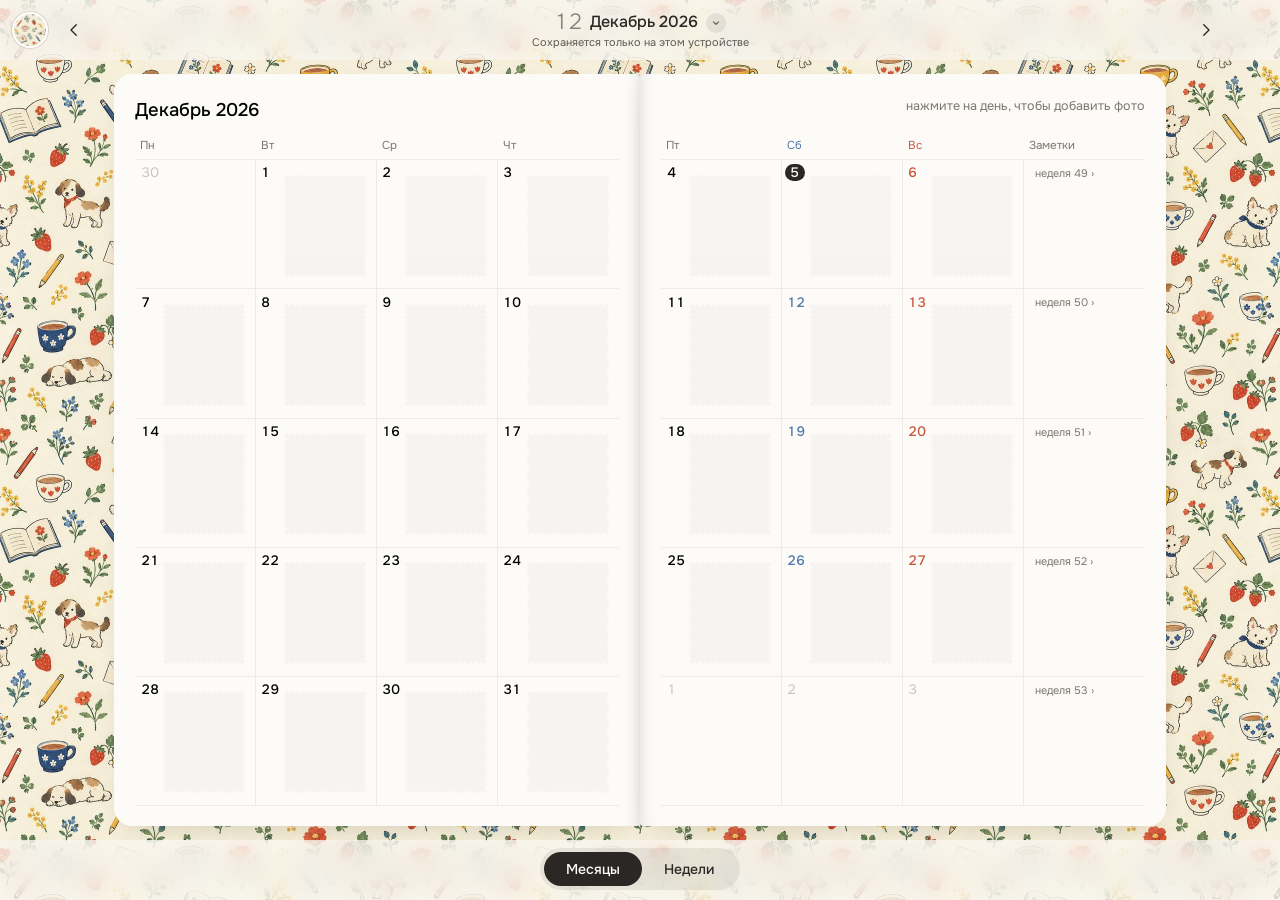
==== commit 4cc4a9a8: "Добавить октябрь–декабрь 2026 Co-Authored-By: Claude Opus 5.5 <noreply@anthropic.com> Claude-Session" ====
--- a/index.html
+++ b/index.html
@@ -250,6 +250,11 @@
 (function(){
 "use strict";
 const Y=2027;
+/* the diary runs from October 2026 to December 2027 */
+const START=new Date(2026,9,1),END=new Date(2027,11,31);
+const ML=[];for(let d=new Date(START);d<=END;d=new Date(d.getFullYear(),d.getMonth()+1,1))ML.push({y:d.getFullYear(),m:d.getMonth()});
+const mIndex=(y,m)=>Math.max(0,Math.min(ML.length-1,(y-START.getFullYear())*12+m-START.getMonth()));
+const inRange=d=>d>=START&&d<=END;
 const MONTHS=["Январь","Февраль","Март","Апрель","Май","Июнь","Июль","Август","Сентябрь","Октябрь","Ноябрь","Декабрь"];
 const MGEN=["января","февраля","марта","апреля","мая","июня","июля","августа","сентября","октября","ноября","декабря"];
 const MSHORT=["янв","фев","мар","апр","мая","июн","июл","авг","сен","окт","ноя","дек"];
@@ -264,13 +269,14 @@
 const addDays=(d,n)=>new Date(d.getFullYear(),d.getMonth(),d.getDate()+n);
 const dow=d=>(d.getDay()+6)%7;
 const mondayOf=d=>addDays(d,-dow(d));
-const holiday=d=>d.getFullYear()===Y?HOL[pad(d.getMonth()+1)+"-"+pad(d.getDate())]:null;
+const holiday=d=>inRange(d)?HOL[pad(d.getMonth()+1)+"-"+pad(d.getDate())]:null;
 function isoWeek(d){const t=new Date(Date.UTC(d.getFullYear(),d.getMonth(),d.getDate()));const n=t.getUTCDay()||7;t.setUTCDate(t.getUTCDate()+4-n);const y0=new Date(Date.UTC(t.getUTCFullYear(),0,1));return Math.ceil(((t-y0)/864e5+1)/7);}
 const esc=s=>String(s).replace(/[&<>"]/g,c=>({"&":"&amp;","<":"&lt;",">":"&gt;",'"':"&quot;"}[c]));
 const TODAY=iso(new Date());
-const FIRST_MON=mondayOf(new Date(Y,0,1));
-const WEEKS=[];for(let d=FIRST_MON;d<=new Date(Y,11,31);d=addDays(d,7))WEEKS.push(d);
-const weekIndexOf=d=>Math.round((mondayOf(d)-FIRST_MON)/(7*864e5));
+const FIRST_MON=mondayOf(START);
+const WEEKS=[];for(let d=FIRST_MON;d<=END;d=addDays(d,7))WEEKS.push(d);
+const weekIndexOf=d=>Math.max(0,Math.min(WEEKS.length-1,Math.round((mondayOf(d)-FIRST_MON)/(7*864e5))));
+const parseISO=t=>new Date(+t.slice(0,4),+t.slice(5,7)-1,+t.slice(8,10));
 
 /* perforation mask */
 (function(){
@@ -290,7 +296,12 @@
     try{
       if(!window.claude||typeof window.claude.use!=="function")return;
       const [d,u]=await Promise.all([window.claude.use("db"),window.claude.use("user")]);
-      if(d&&u){const id=await u.id();if(id){db=d;uid=id;mode="cloud";}}
+      if(d&&u){
+        const id=await u.id();
+        let canWrite=null;try{if(typeof u.can==="function")canWrite=await u.can("data.write");}catch(e){}
+        /* visitors who can't write here (e.g. friends on a public link) keep their diary in their own browser */
+        if(id&&canWrite!==false){db=d;uid=id;mode="cloud";}
+      }
     }catch(e){}
   })().finally(()=>status());
   const LK="hb2027:";
@@ -330,7 +341,7 @@
       catch(err){
         const c=err&&err.code;
         if(c==="quota_exceeded")lastErr="Место закончилось: удалите несколько фото";
-        else if(c==="invalid_argument"){lastErr="Нет прав на сохранение";readOnly=true;}
+        else if(c==="invalid_argument"&&mode==="cloud"){mode="local";try{lset(id,v);lastErr="";}catch(e2){lastErr="Место закончилось: удалите несколько фото";}}
         else lastErr="Не сохранилось, попробуйте ещё раз";
       }
       e.busy=false;inflight--;
@@ -381,37 +392,40 @@
 /* navigation */
 function fillJump(){
   const s=$("#jump");s.innerHTML="";
-  if(state.view==="m")MONTHS.forEach((n,i)=>s.add(new Option(n,i)));
-  else WEEKS.forEach((d,i)=>{const e=addDays(d,6);s.add(new Option("Неделя "+isoWeek(d)+": "+d.getDate()+" "+MSHORT[d.getMonth()]+" – "+e.getDate()+" "+MSHORT[e.getMonth()],i));});
+  if(state.view==="m")ML.forEach((x,i)=>s.add(new Option(MONTHS[x.m]+" "+x.y,i)));
+  else WEEKS.forEach((d,i)=>{const e=addDays(d,6);s.add(new Option(d.getDate()+" "+MSHORT[d.getMonth()]+" – "+e.getDate()+" "+MSHORT[e.getMonth()]+" "+e.getFullYear(),i));});
   s.value=state.view==="m"?state.m:state.w;
 }
 function go(view,i,push){
   state.view=view;
-  if(view==="m")state.m=Math.max(0,Math.min(11,i));else state.w=Math.max(0,Math.min(WEEKS.length-1,i));
+  if(view==="m")state.m=Math.max(0,Math.min(ML.length-1,i));else state.w=Math.max(0,Math.min(WEEKS.length-1,i));
   $("#tab-m").setAttribute("aria-pressed",view==="m");$("#tab-w").setAttribute("aria-pressed",view==="w");
   $("#tools").hidden=view!=="w";
   let mi=state.m;
   if(view==="w"){
-    const mon=WEEKS[state.w],t=addDays(mon,3),e=addDays(mon,6);mi=t.getFullYear()<Y?0:t.getMonth();
+    const mon=WEEKS[state.w],t=addDays(mon,3),e=addDays(mon,6);mi=mIndex(t.getFullYear(),t.getMonth());
     $("#t-num").hidden=true;
-    $("#t-name").textContent=mon.getDate()+(mon.getMonth()===e.getMonth()?"":" "+MGEN[mon.getMonth()])+" – "+e.getDate()+" "+MGEN[e.getMonth()];
-  }else{$("#t-num").hidden=false;$("#t-num").textContent=pad(state.m+1);$("#t-name").textContent=MONTHS[state.m];}
-  document.documentElement.style.setProperty("--bright",TINT[mi]);if(typeof applyCover==="function")applyCover();
-  const meta=document.querySelector('meta[name="theme-color"]')||document.head.appendChild(Object.assign(document.createElement("meta"),{name:"theme-color"}));meta.content=TINT[mi];
+    $("#t-name").textContent=mon.getMonth()===e.getMonth()?mon.getDate()+" – "+e.getDate()+" "+MGEN[e.getMonth()]:mon.getDate()+" "+MSHORT[mon.getMonth()]+" – "+e.getDate()+" "+MSHORT[e.getMonth()];
+  }else{const x=ML[state.m];$("#t-num").hidden=false;$("#t-num").textContent=pad(x.m+1);$("#t-name").textContent=MONTHS[x.m]+" "+x.y;}
+  document.documentElement.style.setProperty("--bright",TINT[ML[mi].m]);if(typeof applyCover==="function")applyCover();
+  const meta=document.querySelector('meta[name="theme-color"]')||document.head.appendChild(Object.assign(document.createElement("meta"),{name:"theme-color"}));meta.content=TINT[ML[mi].m];
   fillJump();
-  const h="#"+(view==="m"?"m-"+(state.m+1):"w-"+(state.w+1));
+  const h="#"+(view==="m"?"m-"+ML[state.m].y+"-"+pad(ML[state.m].m+1):"w-"+iso(WEEKS[state.w]));
   if(push!==false&&location.hash!==h){try{history.replaceState(null,"",h);}catch(e){location.hash=h;}}
   render();
   $("#desk").scrollTop=0;
 }
 function fromHash(){
-  const m=/^#(m|w)-(\d+)$/.exec(location.hash||"");
-  if(m)return go(m[1],parseInt(m[2],10)-1,false);
+  const h=location.hash||"";let r;
+  if((r=/^#m-(\d{4})-(\d{2})$/.exec(h)))return go("m",mIndex(+r[1],+r[2]-1),false);
+  if((r=/^#w-(\d{4}-\d{2}-\d{2})$/.exec(h)))return go("w",weekIndexOf(parseISO(r[1])),false);
+  if((r=/^#m-(\d+)$/.exec(h)))return go("m",mIndex(2027,+r[1]-1),false); /* links from the 2027-only version */
+  if((r=/^#w-(\d+)$/.exec(h)))return go("w",weekIndexOf(addDays(new Date(2026,11,28),7*(+r[1]-1))),false);
   const t=new Date();
-  go("m",t.getFullYear()===Y?t.getMonth():0,false);
-}
-$("#tab-m").onclick=()=>{if(state.view==="m")return;const t=addDays(WEEKS[state.w],3);go("m",t.getFullYear()<Y?0:t.getFullYear()>Y?11:t.getMonth());};
-$("#tab-w").onclick=()=>{if(state.view==="w")return;const t=new Date();go("w",weekIndexOf(t.getFullYear()===Y&&t.getMonth()===state.m?t:new Date(Y,state.m,1)));};
+  go("m",inRange(t)?mIndex(t.getFullYear(),t.getMonth()):mIndex(2027,0),false);
+}
+$("#tab-m").onclick=()=>{if(state.view==="m")return;const t=addDays(WEEKS[state.w],3);go("m",mIndex(t.getFullYear(),t.getMonth()));};
+$("#tab-w").onclick=()=>{if(state.view==="w")return;const t=new Date(),x=ML[state.m];go("w",weekIndexOf(t.getFullYear()===x.y&&t.getMonth()===x.m?t:new Date(x.y,x.m,1)));};
 $("#prev").onclick=()=>go(state.view,(state.view==="m"?state.m:state.w)-1);
 $("#next").onclick=()=>go(state.view,(state.view==="m"?state.m:state.w)+1);
 $("#jump").onchange=e=>go(state.view,+e.target.value);
@@ -437,33 +451,33 @@
   const d=parseInt(date.slice(8),10),rot=((d*37)%7-3)*0.6;
   return '<div class="stamp '+(extra||"")+'" style="--rot:'+rot.toFixed(1)+'deg"><div class="sh"></div><img alt="" src="'+img+'"><span class="den">'+d+'</span></div>';
 }
-function cellHTML(d,m){
-  const ds=iso(d),inM=d.getMonth()===m&&d.getFullYear()===Y,w=dow(d);
+function cellHTML(d,m,y){
+  const ds=iso(d),inM=d.getMonth()===m&&d.getFullYear()===y,w=dow(d);
   const cls=["cell",w===5?"sat":"",w===6?"sun":"",holiday(d)&&inM?"hol":"",inM?"":"out",ds===TODAY?"today":""].join(" ");
   const inner=inM?'<button class="slot" data-date="'+ds+'" aria-label="'+d.getDate()+" "+MGEN[m]+': фото дня"><div class="ghost"></div></button>':'<div class="slot"></div>';
   return '<div class="'+cls+'"><span class="dn">'+d.getDate()+'</span>'+inner+'</div>';
 }
-function renderMonth(m){
-  const tok=renderToken,first=new Date(Y,m,1),last=new Date(Y,m+1,0);
+function renderMonth(mi){
+  const y=ML[mi].y,m=ML[mi].m,tok=renderToken,first=new Date(y,m,1),last=new Date(y,m+1,0);
   const rows=[];for(let d=mondayOf(first);d<=last;d=addDays(d,7))rows.push(d);
   const rt="grid-template-rows:auto repeat("+rows.length+",1fr)";
-  const key=Y+"-"+pad(m+1);
+  const key=y+"-"+pad(m+1);
   let html;
   if(state.two){
-    let L='<section class="page l"><div class="mhead"><span class="t">'+MONTHS[m]+'</span><span class="q mcount"></span></div><div class="mgrid c4" style="'+rt+'">';
+    let L='<section class="page l"><div class="mhead"><span class="t">'+MONTHS[m]+(y!==2027?" "+y:"")+'</span><span class="q mcount"></span></div><div class="mgrid c4" style="'+rt+'">';
     for(let i=0;i<4;i++)L+='<div class="wd">'+WD[i]+'</div>';
     let R='<section class="page r"><div class="mhead"><span class="q">нажмите на день, чтобы добавить фото</span></div><div class="mgrid c4" style="'+rt+'">';
     R+='<div class="wd">'+WD[4]+'</div><div class="wd sat">'+WD[5]+'</div><div class="wd sun">'+WD[6]+'</div><div class="wd">Заметки</div>';
     rows.forEach((mon,ri)=>{
-      for(let i=0;i<4;i++)L+=cellHTML(addDays(mon,i),m);
-      for(let i=4;i<7;i++)R+=cellHTML(addDays(mon,i),m);
+      for(let i=0;i<4;i++)L+=cellHTML(addDays(mon,i),m,y);
+      for(let i=4;i<7;i++)R+=cellHTML(addDays(mon,i),m,y);
       R+='<div class="notes"><a href="#w-'+(weekIndexOf(mon)+1)+'">неделя '+isoWeek(mon)+' ›</a><textarea data-row="'+ri+'" aria-label="Заметки на неделю '+isoWeek(mon)+'"></textarea></div>';
     });
     html=L+'</div></section>'+R+'</div></section>';
   }else{
-    let P='<section class="page fill"><div class="mhead"><span class="t">'+MONTHS[m]+'</span><span class="q mcount">нажмите на день, чтобы добавить фото</span></div><div class="mgrid c7" style="'+rt+'">';
+    let P='<section class="page fill"><div class="mhead"><span class="t">'+MONTHS[m]+(y!==2027?" "+y:"")+'</span><span class="q mcount">нажмите на день, чтобы добавить фото</span></div><div class="mgrid c7" style="'+rt+'">';
     WD.forEach((w,i)=>P+='<div class="wd'+(i===5?" sat":i===6?" sun":"")+'">'+w+'</div>');
-    rows.forEach(mon=>{for(let i=0;i<7;i++)P+=cellHTML(addDays(mon,i),m);});
+    rows.forEach(mon=>{for(let i=0;i<7;i++)P+=cellHTML(addDays(mon,i),m,y);});
     P+='</div></section><section class="page auto"><div class="mhead"><span class="t">Заметки по неделям</span></div>';
     rows.forEach((mon,ri)=>{const e=addDays(mon,6);P+='<div class="nrow"><a href="#w-'+(weekIndexOf(mon)+1)+'">неделя '+isoWeek(mon)+', '+mon.getDate()+" "+MSHORT[mon.getMonth()]+' – '+e.getDate()+" "+MSHORT[e.getMonth()]+' ›</a><textarea data-row="'+ri+'" rows="2" aria-label="Заметки на неделю '+isoWeek(mon)+'"></textarea></div>';});
     html=P+'</section>';
@@ -477,7 +491,7 @@
   let tmr;tas.forEach(t=>t.addEventListener("input",()=>{clearTimeout(tmr);tmr=setTimeout(()=>Store.set("mnote-"+key,{kind:"mnote",rows:tas.map(x=>x.value)}),700);}));
 }
 spread.addEventListener("click",e=>{
-  const a=e.target.closest("a[href^='#w-']");if(a){e.preventDefault();go("w",parseInt(a.getAttribute("href").slice(3),10)-1);return;}
+  const a=e.target.closest("a[href^='#w-']");if(a){e.preventDefault();go("w",weekIndexOf(parseISO(a.getAttribute("href").slice(3))));return;}
   const b=e.target.closest(".slot[data-date]");if(!b)return;
   const ds=b.dataset.date;
   if(photos[ds])openPhoto(ds);else pickPhoto(ds);
@@ -526,10 +540,10 @@
 function renderWeek(i){
   const tok=renderToken,mon=WEEKS[i],sun=addDays(mon,6);
   const range=mon.getDate()+" "+MGEN[mon.getMonth()]+" - "+sun.getDate()+" "+MGEN[sun.getMonth()];
-  let L='<section class="page l fill wk"><div class="whead"><span class="t">'+range+'</span><span class="q">неделя '+isoWeek(mon)+'</span></div><div class="days">';
+  let L='<section class="page l fill wk"><div class="whead"><span class="t">'+range+'</span><span class="q">'+sun.getFullYear()+', неделя '+isoWeek(mon)+'</span></div><div class="days">';
   for(let k=0;k<7;k++){
     const d=addDays(mon,k),h=holiday(d);
-    const cls=["day",k===5?"sat":"",k===6?"sun":"",h?"hol":"",d.getFullYear()!==Y?"out":"",iso(d)===TODAY?"today":""].join(" ");
+    const cls=["day",k===5?"sat":"",k===6?"sun":"",h?"hol":"",!inRange(d)?"out":"",iso(d)===TODAY?"today":""].join(" ");
     L+='<div class="'+cls+'"><div class="dlab"><b>'+d.getDate()+'</b><span>'+WD[k]+'</span>'+(h?'<em>'+esc(h)+'</em>':'')+'</div><div class="dlist" data-k="'+k+'" aria-label="Дела на '+d.getDate()+" "+MGEN[d.getMonth()]+'"></div></div>';
   }
   L+='</div><canvas class="ink" data-side="L"></canvas></section>';
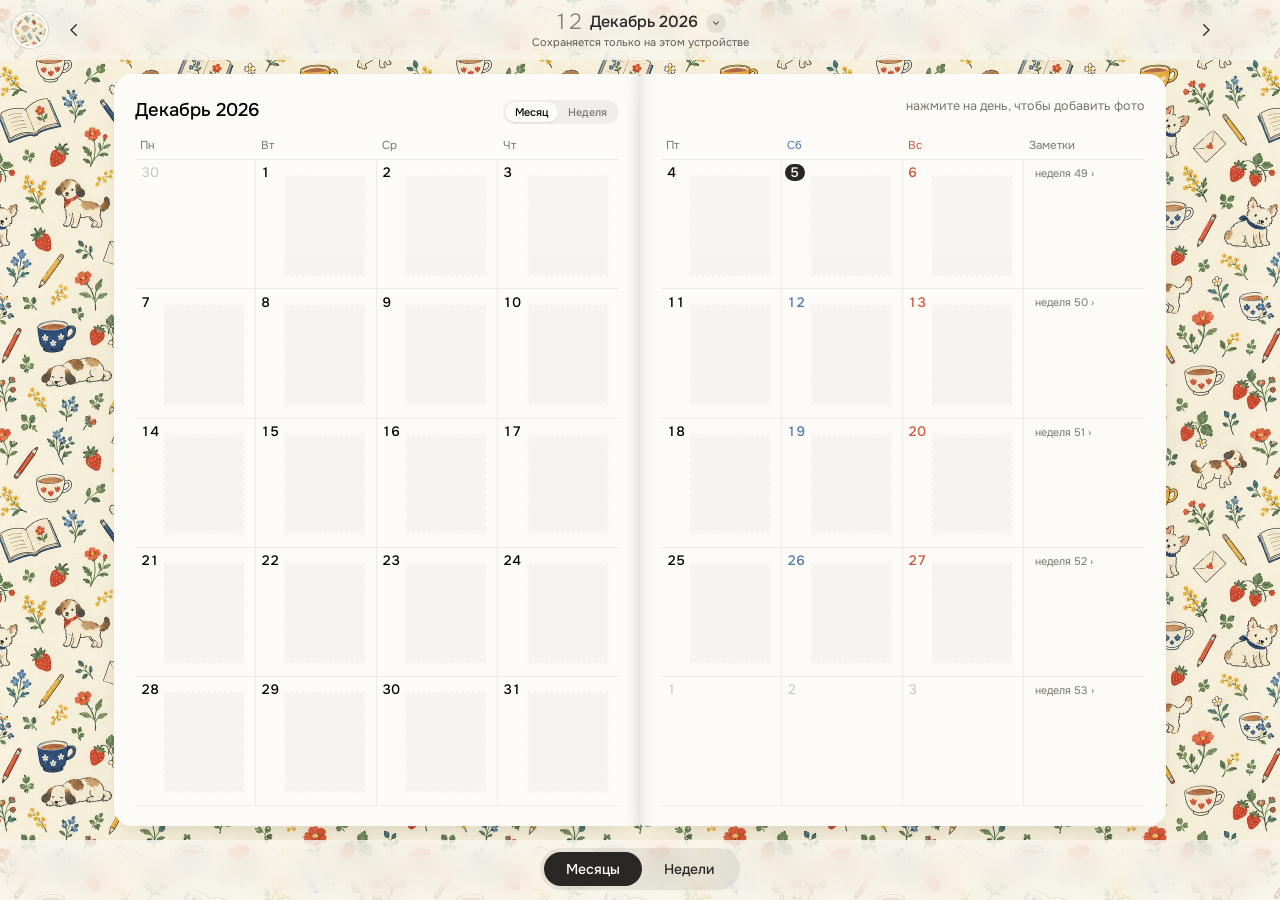
==== commit b759eb1e: "Просмотр марок по неделям Co-Authored-By: Claude Opus 5.5 <noreply@anthropic.com> Claude-Session: ht" ====
--- a/index.html
+++ b/index.html
@@ -202,6 +202,42 @@
 .spread:not(.two) .page.l.wk{height:auto;min-height:var(--phf)}
 .spread:not(.two) .wk .days{grid-template-rows:none;grid-auto-rows:minmax(calc((var(--phf) - 6em) / 7),auto)}
 .spread:not(.two) .dlist{overflow:visible;padding-bottom:.6em}
+
+/* phone month: give the stamps the whole cell */
+@media (max-width:699px){
+  .desk:has(.mgrid.c7){padding-left:calc(env(safe-area-inset-left) + 6px);padding-right:calc(env(safe-area-inset-right) + 6px)}
+  .spread:not(.two) .page.fill:has(.mgrid.c7){padding:1.1em .45em .6em;border-radius:16px}
+  .spread:not(.two) .page.fill:has(.mgrid.c7) .mhead{padding:0 .5em}
+  .c7 .wd{padding:0 0 .45em;text-align:center}
+  .c7 .cell{padding:2px 1px}
+  .c7 .dn{left:50%;transform:translateX(-50%);top:.25em}
+  .c7 .cell.today .dn{left:50%}
+  .c7 .slot{padding:1.35em 0 0}
+  .c7 .ghost,.c7 .stamp{width:min(100cqw,calc(98cqh * .8))}
+  .c7 .slot:has(.stamp){padding:0}
+  .c7 .cell:has(.stamp) .dn{display:none}
+  .c7 .stamp .den{display:block;font-size:.8em;right:auto;left:14%;top:10%}
+}
+
+/* month/week switch for stamps */
+.mhead{flex-wrap:wrap;row-gap:.3em}
+.mview{margin-left:.6em}
+@media (max-width:699px){.mhead .mcount{display:none}.mview{margin-left:auto}}
+.pgrid{flex:1;min-height:0;display:grid;grid-template-columns:repeat(2,minmax(0,1fr));grid-auto-rows:minmax(0,1fr);column-gap:.9em}
+.pcell{position:relative;display:flex;flex-direction:column;min-height:0;border-top:1px solid var(--rule);padding:.45em 0 .5em}
+.pd{display:flex;align-items:baseline;gap:.4em;font-size:.78em;color:var(--quiet);flex-wrap:wrap}
+.pd b{font-size:1.4em;font-weight:500;color:var(--ink);font-variant-numeric:tabular-nums}
+.pd em{font-style:normal;color:var(--sun);font-size:.9em}
+.pcell.sat .pd b{color:var(--sat)} .pcell.sun .pd b,.pcell.hol .pd b{color:var(--sun)}
+.pcell.out{opacity:.4}
+.pcell.today .pd b{background:var(--on-bright);color:var(--paper);border-radius:1em;padding:0 .4em}
+.pcell .slot{padding:.35em 0 0}
+.pcell .ghost,.pcell .stamp{width:min(100cqw,calc(98cqh * .8))}
+.pcell .stamp .den{display:none}
+.plink{align-items:center;justify-content:center;text-decoration:none;color:var(--quiet);font-size:.85em;text-align:center}
+.plink:hover{color:var(--ink)}
+.spread:not(.two) .page.fill.pweek{height:auto;min-height:var(--phf)}
+.spread:not(.two) .pweek .pgrid{grid-auto-rows:calc(var(--pw) * .64)}
 @media (prefers-reduced-motion: reduce){*{transition:none!important;animation:none!important}}
 </style>
 </head>
@@ -356,7 +392,7 @@
 })();
 
 /* state */
-const state={view:"m",m:0,w:0,cover:"flowers",tool:"text",color:0,size:3.5,penSeen:false,two:null};
+const state={view:"m",mmode:"m",m:0,w:0,cover:"flowers",tool:"text",color:0,size:3.5,penSeen:false,two:null};
 const INK=["#000","#c9573f","#5279ad","#4f8a63","#c48a2c"];
 const spread=$("#spread");
 let renderToken=0,pw=360,ph=520,inks=[],history_=[],inkKey="",saveTmr=null;
@@ -389,28 +425,32 @@
   document.querySelectorAll(".ti.done").forEach(r=>refreshStrike(r));
 }
 
-/* navigation */
+/* navigation. views: "m" month of stamps, "p" week of stamps (same tab), "w" week planner */
+const isWeekView=v=>v==="w"||v==="p";
 function fillJump(){
   const s=$("#jump");s.innerHTML="";
   if(state.view==="m")ML.forEach((x,i)=>s.add(new Option(MONTHS[x.m]+" "+x.y,i)));
   else WEEKS.forEach((d,i)=>{const e=addDays(d,6);s.add(new Option(d.getDate()+" "+MSHORT[d.getMonth()]+" – "+e.getDate()+" "+MSHORT[e.getMonth()]+" "+e.getFullYear(),i));});
   s.value=state.view==="m"?state.m:state.w;
 }
+function weekTitle(mon){const e=addDays(mon,6);return mon.getMonth()===e.getMonth()?mon.getDate()+" – "+e.getDate()+" "+MGEN[e.getMonth()]:mon.getDate()+" "+MSHORT[mon.getMonth()]+" – "+e.getDate()+" "+MSHORT[e.getMonth()];}
+function weekOfMonth(mi){const t=new Date(),x=ML[mi];return weekIndexOf(t.getFullYear()===x.y&&t.getMonth()===x.m?t:new Date(x.y,x.m,1));}
+function monthOfWeek(wi){const t=addDays(WEEKS[wi],3);return mIndex(t.getFullYear(),t.getMonth());}
 function go(view,i,push){
   state.view=view;
   if(view==="m")state.m=Math.max(0,Math.min(ML.length-1,i));else state.w=Math.max(0,Math.min(WEEKS.length-1,i));
-  $("#tab-m").setAttribute("aria-pressed",view==="m");$("#tab-w").setAttribute("aria-pressed",view==="w");
+  if(view!=="w")state.mmode=view;
+  $("#tab-m").setAttribute("aria-pressed",view!=="w");$("#tab-w").setAttribute("aria-pressed",view==="w");
   $("#tools").hidden=view!=="w";
   let mi=state.m;
-  if(view==="w"){
-    const mon=WEEKS[state.w],t=addDays(mon,3),e=addDays(mon,6);mi=mIndex(t.getFullYear(),t.getMonth());
-    $("#t-num").hidden=true;
-    $("#t-name").textContent=mon.getMonth()===e.getMonth()?mon.getDate()+" – "+e.getDate()+" "+MGEN[e.getMonth()]:mon.getDate()+" "+MSHORT[mon.getMonth()]+" – "+e.getDate()+" "+MSHORT[e.getMonth()];
+  if(isWeekView(view)){
+    mi=monthOfWeek(state.w);state.m=mi;
+    $("#t-num").hidden=true;$("#t-name").textContent=weekTitle(WEEKS[state.w]);
   }else{const x=ML[state.m];$("#t-num").hidden=false;$("#t-num").textContent=pad(x.m+1);$("#t-name").textContent=MONTHS[x.m]+" "+x.y;}
   document.documentElement.style.setProperty("--bright",TINT[ML[mi].m]);if(typeof applyCover==="function")applyCover();
   const meta=document.querySelector('meta[name="theme-color"]')||document.head.appendChild(Object.assign(document.createElement("meta"),{name:"theme-color"}));meta.content=TINT[ML[mi].m];
   fillJump();
-  const h="#"+(view==="m"?"m-"+ML[state.m].y+"-"+pad(ML[state.m].m+1):"w-"+iso(WEEKS[state.w]));
+  const h="#"+(view==="m"?"m-"+ML[state.m].y+"-"+pad(ML[state.m].m+1):view+"-"+iso(WEEKS[state.w]));
   if(push!==false&&location.hash!==h){try{history.replaceState(null,"",h);}catch(e){location.hash=h;}}
   render();
   $("#desk").scrollTop=0;
@@ -418,14 +458,14 @@
 function fromHash(){
   const h=location.hash||"";let r;
   if((r=/^#m-(\d{4})-(\d{2})$/.exec(h)))return go("m",mIndex(+r[1],+r[2]-1),false);
-  if((r=/^#w-(\d{4}-\d{2}-\d{2})$/.exec(h)))return go("w",weekIndexOf(parseISO(r[1])),false);
+  if((r=/^#([wp])-(\d{4}-\d{2}-\d{2})$/.exec(h)))return go(r[1],weekIndexOf(parseISO(r[2])),false);
   if((r=/^#m-(\d+)$/.exec(h)))return go("m",mIndex(2027,+r[1]-1),false); /* links from the 2027-only version */
   if((r=/^#w-(\d+)$/.exec(h)))return go("w",weekIndexOf(addDays(new Date(2026,11,28),7*(+r[1]-1))),false);
   const t=new Date();
   go("m",inRange(t)?mIndex(t.getFullYear(),t.getMonth()):mIndex(2027,0),false);
 }
-$("#tab-m").onclick=()=>{if(state.view==="m")return;const t=addDays(WEEKS[state.w],3);go("m",mIndex(t.getFullYear(),t.getMonth()));};
-$("#tab-w").onclick=()=>{if(state.view==="w")return;const t=new Date(),x=ML[state.m];go("w",weekIndexOf(t.getFullYear()===x.y&&t.getMonth()===x.m?t:new Date(x.y,x.m,1)));};
+$("#tab-m").onclick=()=>{if(state.view!=="w")return;if(state.mmode==="p")go("p",state.w);else go("m",monthOfWeek(state.w));};
+$("#tab-w").onclick=()=>{if(state.view==="w")return;go("w",state.view==="p"?state.w:weekOfMonth(state.m));};
 $("#prev").onclick=()=>go(state.view,(state.view==="m"?state.m:state.w)-1);
 $("#next").onclick=()=>go(state.view,(state.view==="m"?state.m:state.w)+1);
 $("#jump").onchange=e=>go(state.view,+e.target.value);
@@ -441,7 +481,7 @@
 function render(){
   renderToken++;inks=[];history_=[];
   if(state.two===null)state.two=measure().two;
-  if(state.view==="m")renderMonth(state.m);else renderWeek(state.w);
+  if(state.view==="m")renderMonth(state.m);else if(state.view==="p")renderPhotoWeek(state.w);else renderWeek(state.w);
   layout();
 }
 
@@ -464,7 +504,7 @@
   const key=y+"-"+pad(m+1);
   let html;
   if(state.two){
-    let L='<section class="page l"><div class="mhead"><span class="t">'+MONTHS[m]+(y!==2027?" "+y:"")+'</span><span class="q mcount"></span></div><div class="mgrid c4" style="'+rt+'">';
+    let L='<section class="page l"><div class="mhead"><span class="t">'+MONTHS[m]+(y!==2027?" "+y:"")+'</span><span class="q mcount"></span><div class="mini mview" role="group" aria-label="Показать марки"><button data-mv="m" aria-pressed="'+(state.view==="m")+'">Месяц</button><button data-mv="p" aria-pressed="'+(state.view==="p")+'">Неделя</button></div></div><div class="mgrid c4" style="'+rt+'">';
     for(let i=0;i<4;i++)L+='<div class="wd">'+WD[i]+'</div>';
     let R='<section class="page r"><div class="mhead"><span class="q">нажмите на день, чтобы добавить фото</span></div><div class="mgrid c4" style="'+rt+'">';
     R+='<div class="wd">'+WD[4]+'</div><div class="wd sat">'+WD[5]+'</div><div class="wd sun">'+WD[6]+'</div><div class="wd">Заметки</div>';
@@ -475,7 +515,7 @@
     });
     html=L+'</div></section>'+R+'</div></section>';
   }else{
-    let P='<section class="page fill"><div class="mhead"><span class="t">'+MONTHS[m]+(y!==2027?" "+y:"")+'</span><span class="q mcount">нажмите на день, чтобы добавить фото</span></div><div class="mgrid c7" style="'+rt+'">';
+    let P='<section class="page fill"><div class="mhead"><span class="t">'+MONTHS[m]+(y!==2027?" "+y:"")+'</span><span class="q mcount">нажмите на день, чтобы добавить фото</span><div class="mini mview" role="group" aria-label="Показать марки"><button data-mv="m" aria-pressed="'+(state.view==="m")+'">Месяц</button><button data-mv="p" aria-pressed="'+(state.view==="p")+'">Неделя</button></div></div><div class="mgrid c7" style="'+rt+'">';
     WD.forEach((w,i)=>P+='<div class="wd'+(i===5?" sat":i===6?" sun":"")+'">'+w+'</div>');
     rows.forEach(mon=>{for(let i=0;i<7;i++)P+=cellHTML(addDays(mon,i),m,y);});
     P+='</div></section><section class="page auto"><div class="mhead"><span class="t">Заметки по неделям</span></div>';
@@ -491,11 +531,33 @@
   let tmr;tas.forEach(t=>t.addEventListener("input",()=>{clearTimeout(tmr);tmr=setTimeout(()=>Store.set("mnote-"+key,{kind:"mnote",rows:tas.map(x=>x.value)}),700);}));
 }
 spread.addEventListener("click",e=>{
+  const mv=e.target.closest(".mview [data-mv]");if(mv){const v=mv.dataset.mv;if(v===state.view)return;if(v==="p")go("p",weekOfMonth(state.m));else go("m",monthOfWeek(state.w));return;}
   const a=e.target.closest("a[href^='#w-']");if(a){e.preventDefault();go("w",weekIndexOf(parseISO(a.getAttribute("href").slice(3))));return;}
   const b=e.target.closest(".slot[data-date]");if(!b)return;
   const ds=b.dataset.date;
   if(photos[ds])openPhoto(ds);else pickPhoto(ds);
 });
+
+/* week of stamps: same photos as the month, big */
+function renderPhotoWeek(i){
+  const tok=renderToken,mon=WEEKS[i],days=[0,1,2,3,4,5,6].map(k=>addDays(mon,k));
+  const tog='<div class="mini mview" role="group" aria-label="Показать марки"><button data-mv="m" aria-pressed="false">Месяц</button><button data-mv="p" aria-pressed="true">Неделя</button></div>';
+  const head=(t,withTog)=>'<div class="mhead"><span class="t">'+t+'</span>'+(withTog?tog:'')+'</div>';
+  const cell=d=>{
+    const ds=iso(d),ok=inRange(d),w=dow(d),h=holiday(d);
+    const cls=["pcell",w===5?"sat":"",w===6?"sun":"",h?"hol":"",ok?"":"out",ds===TODAY?"today":""].join(" ");
+    return '<div class="'+cls+'"><span class="pd"><b>'+d.getDate()+'</b>'+WD[w]+(h?'<em>'+esc(h)+'</em>':'')+'</span>'+(ok?'<button class="slot" data-date="'+ds+'" aria-label="'+d.getDate()+" "+MGEN[d.getMonth()]+': фото дня"><div class="ghost"></div></button>':'<div class="slot"></div>')+'</div>';
+  };
+  const link='<a class="pcell plink" href="#w-'+iso(mon)+'">Открыть разворот недели</a>';
+  const e=addDays(mon,6),title=weekTitle(mon)+" "+e.getFullYear();
+  let html;
+  if(state.two)html='<section class="page l pweek">'+head(title,true)+'<div class="pgrid">'+days.slice(0,4).map(cell).join("")+'</div></section><section class="page r pweek">'+head("",false)+'<div class="pgrid">'+days.slice(4).map(cell).join("")+link+'</div></section>';
+  else html='<section class="page fill pweek">'+head(title,true)+'<div class="pgrid">'+days.map(cell).join("")+link+'</div></section>';
+  spread.innerHTML=html;
+  const paint=()=>spread.querySelectorAll(".slot[data-date]").forEach(b=>{const img=photos[b.dataset.date];if(img&&!b.querySelector(".stamp"))b.innerHTML=stampHTML(b.dataset.date,img);});
+  paint();
+  [...new Set(days.filter(inRange).map(d=>iso(d).slice(0,7)))].forEach(k=>Store.byMonth(k).then(map=>{if(tok!==renderToken)return;Object.assign(photos,map);paint();}));
+}
 
 /* photos */
 let pending=null;const fileIn=$("#file");
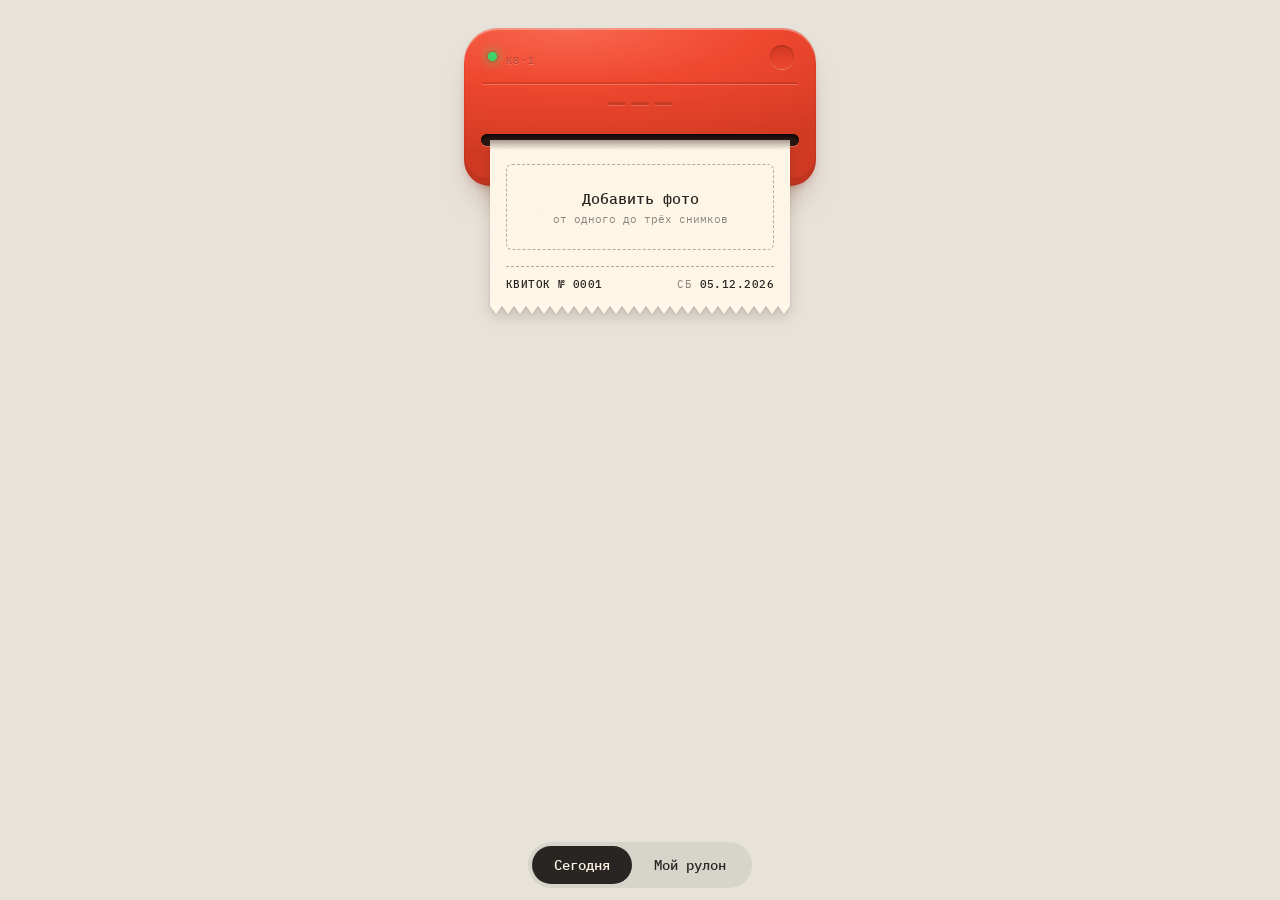
==== commit d3fd708c: "Фотоквиток: карманный принтер воспоминаний Новая версия дневника: квиток в день из 1–3 фото и подпис" ====
--- a/index.html
+++ b/index.html
@@ -3,937 +3,42 @@
 <head>
 <meta charset="utf-8">
 <meta name="viewport" content="width=device-width, initial-scale=1, viewport-fit=cover">
+<meta name="theme-color" content="#E7E3DB">
 <meta name="apple-mobile-web-app-capable" content="yes">
-<title>Хобоничи 2027</title>
-<link rel="preconnect" href="https://fonts.googleapis.com">
-<link rel="preconnect" href="https://fonts.gstatic.com" crossorigin>
-<link href="https://fonts.googleapis.com/css2?family=Onest:wght@300;400;500;600&display=swap" rel="stylesheet">
-<style>
-@font-face{font-family:"Yes siree bob";src:url([data-uri]) format("woff2");font-display:swap}
-/* Calm tinted outside, quiet paper inside. Phone first: one page per screen, title on top, tabs and tools in a thumb-reach footer. Week spread is set in a handwriting face. */
-:root{
-  --bright:#ecd3c8;
-  --on-bright:#2a2724;
-  --paper:#fcfbf8;
-  --grid:#e8e7e1;
-  --rule:#ecebe5;
-  --ink:#000;
-  --quiet:#7a776f;
-  --sun:#c9573f;
-  --sat:#5279ad;
-  --pill:#2a2724;
-  --stamp-paper:#fffef9;
-  --font:"Onest","Helvetica Neue",system-ui,sans-serif;
-  --hand:"Yes siree bob","Comic Sans MS",cursive;
-  color-scheme:light;
-}
-*{box-sizing:border-box}
-html,body{height:100%;margin:0}
-body{background:var(--bright);color:var(--ink);font-family:var(--font);display:flex;flex-direction:column;-webkit-tap-highlight-color:transparent;transition:background-color .5s ease;overscroll-behavior:none}
-button,select,textarea{font:inherit;color:inherit}
-button{cursor:pointer}
-:focus-visible{outline:2px solid var(--on-bright);outline-offset:2px}
-
-/* header */
-/* header: one light centred row. chevron, title, chevron; equal 36px targets; one type size pair (22/16) on a shared baseline */
-.bar{display:grid;grid-template-columns:36px 40px minmax(0,1fr) 40px 36px;align-items:center;gap:6px;padding:calc(env(safe-area-inset-top) + 8px) calc(env(safe-area-inset-right) + 12px) 8px calc(env(safe-area-inset-left) + 12px);color:var(--on-bright)}
-.title{position:relative;display:flex;flex-direction:column;align-items:center;min-width:0;padding:2px 8px;border-radius:12px}
-.title .row{display:flex;align-items:center;justify-content:center;gap:7px;max-width:100%;min-width:0}
-.title b{font-weight:300;font-size:22px;line-height:1.15;letter-spacing:-.01em;font-variant-numeric:tabular-nums;opacity:.55}
-.title .nm{font-weight:500;font-size:16px;line-height:1.15;white-space:nowrap;overflow:hidden;text-overflow:ellipsis;min-width:0}
-.title .chip{flex:none;width:20px;height:20px;border-radius:50%;background:rgba(42,39,36,.09);display:inline-flex;align-items:center;justify-content:center;margin-left:1px}
-.title .chip svg{display:block;opacity:.7}
-.title b[hidden]{display:none}
-.title .st{font-size:11px;line-height:1.3;opacity:.5;white-space:nowrap;overflow:hidden;text-overflow:ellipsis;max-width:100%}
-.title .st.warn{opacity:.75}
-.title select{position:absolute;inset:0;opacity:0;width:100%;cursor:pointer;font-size:16px}
-.title:active{background:rgba(42,39,36,.05)}
-.nav{width:40px;height:40px;border-radius:50%;border:0;background:transparent;color:var(--on-bright);display:flex;align-items:center;justify-content:center;padding:0}
-.nav svg{display:block}
-.nav:hover{background:rgba(42,39,36,.06)} .nav:active{background:rgba(42,39,36,.1)}
-
-/* desk */
-.desk{flex:1;min-height:0;overflow:auto;-webkit-overflow-scrolling:touch;padding:10px calc(env(safe-area-inset-right) + 18px) 16px calc(env(safe-area-inset-left) + 18px);display:flex;align-items:flex-start}
-.spread{margin:0 auto;display:flex;flex-direction:column;gap:12px;font-size:var(--em,16px)}
-.spread.two{flex-direction:row;gap:0;margin:auto}
-.page{position:relative;flex:none;width:var(--pw);height:var(--ph);background:var(--paper);overflow:hidden;display:flex;flex-direction:column;padding:1.4em 1.2em 1.1em;border-radius:18px;box-shadow:0 10px 30px -16px rgba(60,40,20,.28)}
-.spread:not(.two) .page.fill{height:var(--phf)}
-.spread:not(.two) .page.gridp{height:var(--phg)}
-.page.auto{height:auto!important}
-.spread.two .page.l{border-radius:18px 3px 3px 18px;box-shadow:inset -14px 0 18px -16px rgba(0,0,0,.16),0 10px 30px -16px rgba(60,40,20,.28)}
-.spread.two .page.r{border-radius:3px 18px 18px 3px;box-shadow:inset 14px 0 18px -16px rgba(0,0,0,.16),0 10px 30px -16px rgba(60,40,20,.28)}
-
-/* month */
-.mhead,.whead{display:flex;align-items:baseline;gap:.5em;min-height:2.3em;flex:none}
-.mhead .t,.whead .t{font-weight:500;font-size:1.05em}
-.mhead .q,.whead .q{font-size:.72em;color:var(--quiet);margin-left:auto;text-align:right}
-.mgrid{flex:1;min-height:0;display:grid}
-.mgrid.c4{grid-template-columns:repeat(4,minmax(0,1fr))}
-.mgrid.c7{grid-template-columns:repeat(7,minmax(0,1fr))}
-.wd{font-size:.66em;color:var(--quiet);padding:0 .4em .5em;border-bottom:1px solid var(--rule)}
-.wd.sat{color:var(--sat)} .wd.sun{color:var(--sun)}
-.cell{position:relative;border-bottom:1px solid var(--rule);border-right:1px solid var(--rule);min-height:0;padding:.25em;display:flex}
-.c4 .cell:nth-child(4n),.c7 .cell:nth-child(7n){border-right:0}
-.dn{position:absolute;top:.3em;left:.4em;font-size:.78em;font-weight:500;font-variant-numeric:tabular-nums;z-index:2;color:var(--ink)}
-.cell.sat .dn{color:var(--sat)} .cell.sun .dn,.cell.hol .dn{color:var(--sun)}
-.cell.out .dn{color:var(--quiet);opacity:.4;font-weight:400}
-.cell.today .dn{background:var(--on-bright);color:var(--paper);border-radius:1em;padding:0 .4em;left:.2em}
-.slot{flex:1;min-width:0;min-height:0;border:0;background:none;padding:.15em 0 0 1.1em;display:flex;align-items:center;justify-content:center;container-type:size}
-.c7 .slot{padding:1.25em 0 0}
-.ghost,.stamp{width:min(100cqw,calc(88cqh * .8));aspect-ratio:4/5}
-.ghost{background:#000;opacity:.025;-webkit-mask-image:var(--perf);mask-image:var(--perf);-webkit-mask-size:100% 100%;mask-size:100% 100%}
-.slot:hover .ghost,.slot:focus-visible .ghost{opacity:.09}
-.notes{min-width:0;overflow:hidden;border-bottom:1px solid var(--rule);display:flex;flex-direction:column;padding:.25em .2em .2em .6em}
-.notes a,.nrow a{font-size:.62em;color:var(--quiet);text-decoration:none;padding:.15em 0 .3em}
-.notes textarea{flex:1;width:100%;min-width:0;border:0;background:transparent;resize:none;font-family:var(--hand);font-size:.8em;line-height:1.45;padding:0;outline:none;min-height:0}
-.nrow{display:flex;flex-direction:column;border-top:1px solid var(--rule);padding:.6em 0 .4em}
-.nrow textarea{border:0;background:transparent;resize:none;font-family:var(--hand);font-size:1.05em;line-height:1.45;min-height:2.9em;padding:0;outline:none;width:100%}
-
-/* stamp */
-.stamp{position:relative;transform:rotate(var(--rot,0deg));filter:drop-shadow(0 1px 1px rgba(0,0,0,.2)) drop-shadow(0 3px 5px rgba(0,0,0,.08))}
-.stamp .sh{position:absolute;inset:0;background:var(--stamp-paper);-webkit-mask-image:var(--perf);mask-image:var(--perf);-webkit-mask-size:100% 100%;mask-size:100% 100%}
-.stamp img{position:absolute;left:8%;top:6.4%;width:84%;height:87.2%;object-fit:cover;display:block}
-.stamp .den{position:absolute;right:11%;top:8.5%;font-weight:600;color:#fff;font-size:.55em;text-shadow:0 0 3px rgba(0,0,0,.55);line-height:1}
-.c7 .stamp .den{display:none}
-.stamp.big{width:min(72vw,400px);font-size:26px}
-
-/* week (handwriting) */
-.wk{font-family:var(--hand)}
-.wk .whead .t{font-weight:400;font-size:1.3em}
-.wk .whead .q{font-size:.85em}
-.days{flex:1;min-height:0;display:grid;grid-template-rows:repeat(7,1fr);border-top:1px solid var(--rule)}
-.day{display:grid;grid-template-columns:4.2em 1fr;border-bottom:1px solid var(--rule);min-height:0}
-.dlab{padding:.35em 0 0;display:flex;flex-direction:column;line-height:1.05;min-width:0;overflow:hidden}
-.dlab b{font-weight:400;font-size:1.7em;font-variant-numeric:tabular-nums}
-.dlab span{font-size:.8em;color:var(--quiet);margin-top:.1em}
-.dlab em{font-style:normal;font-size:.62em;color:var(--sun);margin-top:.3em;line-height:1.15;padding-right:.3em}
-.day.sat .dlab b{color:var(--sat)}
-.day.sun .dlab b,.day.hol .dlab b{color:var(--sun)}
-.day.out .dlab{opacity:.45}
-.day.today .dlab b{text-decoration:underline wavy var(--sun) 1px;text-underline-offset:.2em}
-.day textarea{border:0;resize:none;background:transparent;font-family:var(--hand);font-size:1.05em;line-height:1.45;padding:.4em .2em 0;outline:none;min-height:0;width:100%}
-.gridarea{flex:1;min-height:0;background-image:linear-gradient(to right,var(--grid) 1px,transparent 1px),linear-gradient(to bottom,var(--grid) 1px,transparent 1px);background-size:var(--sq) var(--sq);background-position:-1px -1px;border-top:1px solid var(--rule)}
-.ink{position:absolute;inset:0;width:100%;height:100%;z-index:5;touch-action:none}
-.ink.off{pointer-events:none}
-
-/* footer: tabs + tools within thumb reach */
-.foot{display:flex;flex-direction:column;align-items:center;gap:8px;padding:6px 12px calc(env(safe-area-inset-bottom) + 10px)}
-.tools{display:flex;align-items:center;gap:2px;background:var(--pill);color:#fff;border-radius:999px;padding:5px;max-width:100%;overflow-x:auto;scrollbar-width:none;box-shadow:0 8px 24px -10px rgba(0,0,0,.4)}
-.tools::-webkit-scrollbar{display:none}
-.tools[hidden]{display:none}
-.tool{height:38px;padding:0 13px;border-radius:999px;border:0;background:transparent;color:#fff;font-size:14px;font-weight:500;white-space:nowrap;flex:none}
-.tool[aria-pressed="true"]{background:var(--bright);color:var(--on-bright)}
-.sw{width:26px;height:26px;border-radius:50%;border:0;padding:0;background:var(--c);flex:none;margin:0 3px;box-shadow:inset 0 0 0 1.5px rgba(255,255,255,.35)}
-.sw[aria-pressed="true"]{box-shadow:inset 0 0 0 1.5px rgba(255,255,255,.35),0 0 0 2px var(--pill),0 0 0 4px #fff}
-.sz{width:32px;height:38px;border:0;border-radius:999px;background:transparent;display:inline-flex;align-items:center;justify-content:center;padding:0;flex:none}
-.sz i{display:block;border-radius:50%;background:#fff;opacity:.4}
-.sz[aria-pressed="true"] i{opacity:1}
-.sep{width:1px;height:20px;background:rgba(255,255,255,.2);margin:0 5px;flex:none}
-.seg{display:flex;background:rgba(42,39,36,.08);border-radius:999px;padding:4px}
-.seg button{border:0;background:transparent;color:var(--on-bright);padding:8px 22px;border-radius:999px;font-size:14px;font-weight:500}
-.seg button[aria-pressed="true"]{background:var(--pill);color:#fff}
-
-/* modal */
-.modal{position:fixed;inset:0;background:rgba(42,39,36,.45);display:flex;align-items:flex-end;justify-content:center;z-index:50}
-.modal[hidden]{display:none}
-.mbox{background:var(--paper);border-radius:26px 26px 0 0;padding:24px 20px calc(env(safe-area-inset-bottom) + 20px);max-width:560px;width:100%;display:flex;flex-direction:column;align-items:center;gap:16px}
-@media (min-width:700px){.modal{align-items:center;padding:16px}.mbox{border-radius:24px;padding-bottom:24px}}
-.mbox h2{margin:0;font-weight:500;font-size:19px;text-wrap:balance;text-align:center}
-.mbox p{margin:0;color:var(--quiet);text-align:center;font-size:14px;max-width:40ch}
-.acts{display:flex;gap:8px;flex-direction:column;width:100%}
-.btn{height:50px;padding:0 20px;border-radius:999px;border:0;background:#f0efe9;font-weight:500;font-size:16px}
-.btn.primary{background:var(--pill);color:#fff}
-.btn.danger{color:var(--sun)}
-
-/* cover: pattern around the pages; header and footer sit on frosted paper so they stay readable */
-:root{--tile:300px}
-@media (min-width:700px){:root{--tile:420px}}
-.bar,.foot{background:rgba(252,251,248,.66);-webkit-backdrop-filter:blur(14px) saturate(1.15);backdrop-filter:blur(14px) saturate(1.15)}
-.foot{padding-top:8px}
-.frow{position:relative;display:flex;justify-content:center;align-items:center;width:100%;max-width:640px}
-.desk{padding-top:14px}
-.cover-btn{width:36px;height:36px;border-radius:50%;border:2px solid #fff;padding:0;box-shadow:0 0 0 1px rgba(42,39,36,.14);flex:none}
-.covers{display:grid;grid-template-columns:repeat(3,minmax(0,1fr));gap:14px 12px;width:100%}
-.cv{border:0;background:none;display:flex;flex-direction:column;gap:6px;align-items:center;font-size:13px;padding:0;color:var(--ink)}
-.cv .pv{width:100%;aspect-ratio:1;border-radius:16px;box-shadow:inset 0 0 0 1px rgba(42,39,36,.1);display:flex;align-items:center;justify-content:center;font-size:26px;font-weight:300;color:var(--quiet)}
-.cv[aria-pressed="true"] .pv{box-shadow:inset 0 0 0 1px rgba(42,39,36,.1),0 0 0 3px var(--paper),0 0 0 5px var(--pill)}
-.linkbtn{border:0;background:none;color:var(--quiet);font-size:14px;text-decoration:underline;text-underline-offset:3px;padding:4px}
-
-/* to-do on the week's right page: rows sit on the grid (two squares tall), hand-drawn boxes, wobbly strike */
-.gridarea{position:relative}
-.mini{display:flex;margin-left:auto;background:rgba(42,39,36,.06);border-radius:999px;padding:2px;font-family:var(--font)}
-.mini button{border:0;background:transparent;border-radius:999px;padding:3px 10px;font-size:.62em;color:var(--quiet);font-weight:500}
-.mini button[aria-pressed="true"]{background:var(--paper);color:var(--ink);box-shadow:0 1px 2px rgba(0,0,0,.08)}
-.todo{position:absolute;inset:0;overflow-y:auto;padding:0 .2em;--row:calc(var(--sq) * 2)}
-.ti{display:flex;align-items:flex-start;gap:.45em;min-height:var(--row);--lh:1.18em;--cbs:calc(var(--row) * .5)}
-.cb{flex:none;width:var(--cbs);height:var(--cbs);margin-top:calc((var(--row) - var(--cbs)) / 2);border:0;background:none;padding:0;color:var(--ink)}
-.cb svg{display:block;width:100%;height:100%;overflow:visible}
-.cb .ck{stroke-dasharray:30;stroke-dashoffset:30;transition:stroke-dashoffset .25s ease}
-.ti.done .cb .ck{stroke-dashoffset:0}
-.ti.new .cb{opacity:.35;pointer-events:none}
-.tw{position:relative;flex:1;min-width:0;display:flex}
-.tt{display:block;width:100%;border:0;background:transparent;font-family:var(--hand);font-size:1.05em;color:var(--ink);outline:none;line-height:var(--lh);padding:calc((var(--row) - var(--lh)) / 2) 0;resize:none;overflow:hidden;white-space:pre-wrap;overflow-wrap:anywhere;word-break:normal}
-.tt::placeholder{color:var(--quiet);opacity:.7}
-.ti.done .tt{color:var(--quiet)}
-.strike{position:absolute;left:0;top:0;pointer-events:none;overflow:visible}
-.strike path{fill:none;stroke:var(--ink);stroke-width:1.6;stroke-linecap:round;stroke-linejoin:round;transition:stroke-dashoffset .35s ease}
-.ti:not(.done) .strike{display:none}
-.tx-del{flex:none;border:0;background:none;color:var(--quiet);font-size:1.1em;width:1.6em;height:1.6em;border-radius:50%;opacity:0;padding:0}
-.ti:focus-within .tx-del,.ti:hover .tx-del{opacity:.7}
-.mode-todo .gridarea{background-image:linear-gradient(to bottom,var(--grid) 1px,transparent 1px);background-size:100% calc(var(--sq) * 2)}
-
-.dlist{min-width:0;min-height:0;overflow-y:auto;padding:.3em 0 .2em;--row:1.75em}
-.dlist .ti{gap:.4em;--row:1.7em;--lh:1.15em;--cbs:.9em}
-
-.dlist .tt{font-size:1em}
-.dlist .ti.new .tt::placeholder{opacity:.45}
-
-.ti.plain .cb{display:none}
-/* to-do tool: boxes show only in the day you tap */
-.tool-check .dlist.active .ti.plain .cb{display:block;opacity:.3}
-.tool-check .dlist.active .ti.new.plain .cb{opacity:.55}
-.tool-check .dlist.active .ti.plain .cb:hover{opacity:.6}
-.ti.plain .tx-del{display:none}
-/* handwriting face is thin: black ink plus a hair of stroke so it reads on paper */
-.wk,.tt,.notes textarea,.nrow textarea{-webkit-text-stroke:.3px currentColor}
-.ti.done .tt{-webkit-text-stroke:0}
-.tt{-webkit-text-fill-color:currentColor;opacity:1}
-/* phone: a day grows with what you write */
-.spread:not(.two) .page.l.wk{height:auto;min-height:var(--phf)}
-.spread:not(.two) .wk .days{grid-template-rows:none;grid-auto-rows:minmax(calc((var(--phf) - 6em) / 7),auto)}
-.spread:not(.two) .dlist{overflow:visible;padding-bottom:.6em}
-
-/* phone month: give the stamps the whole cell */
-@media (max-width:699px){
-  .desk:has(.mgrid.c7){padding-left:calc(env(safe-area-inset-left) + 6px);padding-right:calc(env(safe-area-inset-right) + 6px)}
-  .spread:not(.two) .page.fill:has(.mgrid.c7){padding:1.1em .45em .6em;border-radius:16px}
-  .spread:not(.two) .page.fill:has(.mgrid.c7) .mhead{padding:0 .5em}
-  .c7 .wd{padding:0 0 .45em;text-align:center}
-  .c7 .cell{padding:2px 1px}
-  .c7 .dn{left:50%;transform:translateX(-50%);top:.25em}
-  .c7 .cell.today .dn{left:50%}
-  .c7 .slot{padding:1.35em 0 0}
-  .c7 .ghost,.c7 .stamp{width:min(100cqw,calc(98cqh * .8))}
-  .c7 .slot:has(.stamp){padding:0}
-  .c7 .cell:has(.stamp) .dn{display:none}
-  .c7 .stamp .den{display:block;font-size:.8em;right:auto;left:14%;top:10%}
-}
-
-/* month/week switch for stamps */
-.mhead{flex-wrap:wrap;row-gap:.3em}
-.mview{margin-left:.6em}
-@media (max-width:699px){.mhead .mcount{display:none}.mview{margin-left:auto}}
-.pgrid{flex:1;min-height:0;display:grid;grid-template-columns:repeat(2,minmax(0,1fr));grid-auto-rows:minmax(0,1fr);column-gap:.9em}
-.pcell{position:relative;display:flex;flex-direction:column;min-height:0;border-top:1px solid var(--rule);padding:.45em 0 .5em}
-.pd{display:flex;align-items:baseline;gap:.4em;font-size:.78em;color:var(--quiet);flex-wrap:wrap}
-.pd b{font-size:1.4em;font-weight:500;color:var(--ink);font-variant-numeric:tabular-nums}
-.pd em{font-style:normal;color:var(--sun);font-size:.9em}
-.pcell.sat .pd b{color:var(--sat)} .pcell.sun .pd b,.pcell.hol .pd b{color:var(--sun)}
-.pcell.out{opacity:.4}
-.pcell.today .pd b{background:var(--on-bright);color:var(--paper);border-radius:1em;padding:0 .4em}
-.pcell .slot{padding:.35em 0 0}
-.pcell .ghost,.pcell .stamp{width:min(100cqw,calc(98cqh * .8))}
-.pcell .stamp .den{display:none}
-.plink{align-items:center;justify-content:center;text-decoration:none;color:var(--quiet);font-size:.85em;text-align:center}
-.plink:hover{color:var(--ink)}
-.spread:not(.two) .page.fill.pweek{height:auto;min-height:var(--phf)}
-.spread:not(.two) .pweek .pgrid{grid-auto-rows:calc(var(--pw) * .64)}
-@media (prefers-reduced-motion: reduce){*{transition:none!important;animation:none!important}}
-</style>
+<meta name="mobile-web-app-capable" content="yes">
+<meta name="apple-mobile-web-app-title" content="Фотоквиток">
+<meta name="apple-mobile-web-app-status-bar-style" content="default">
+<link rel="manifest" href="manifest.webmanifest">
+<link rel="icon" type="image/svg+xml" href="icon.svg">
+<link rel="apple-touch-icon" href="apple-touch-icon.png">
+<link rel="preload" href="fonts/ibm-plex-mono-cyrillic-500-normal.woff2" as="font" type="font/woff2" crossorigin>
+<link rel="stylesheet" href="style.css">
+<title>Фотоквиток</title>
 </head>
 <body>
-<header class="bar">
-  <button class="cover-btn" id="cover-btn" aria-label="Выбрать обложку"></button>
-  <button class="nav" id="prev" aria-label="Назад"><svg width="18" height="18" viewBox="0 0 24 24" fill="none" stroke="currentColor" stroke-width="1.8" stroke-linecap="round" stroke-linejoin="round" aria-hidden="true"><path d="M15 5l-7 7 7 7"/></svg></button>
-  <label class="title">
-    <span class="row"><b id="t-num">01</b><span class="nm" id="t-name">Январь</span><span class="chip" aria-hidden="true"><svg width="10" height="10" viewBox="0 0 24 24" fill="none" stroke="currentColor" stroke-width="2.8" stroke-linecap="round" stroke-linejoin="round"><path d="M6 9.5l6 6 6-6"/></svg></span></span>
-    <span class="st" id="status">Загрузка…</span>
-    <select id="jump" aria-label="Перейти к месяцу или неделе"></select>
-  </label>
-  <button class="nav" id="next" aria-label="Вперёд"><svg width="18" height="18" viewBox="0 0 24 24" fill="none" stroke="currentColor" stroke-width="1.8" stroke-linecap="round" stroke-linejoin="round" aria-hidden="true"><path d="M9 5l7 7-7 7"/></svg></button>
-  <span aria-hidden="true"></span>
-</header>
-<main class="desk" id="desk"><div class="spread" id="spread"></div></main>
-<footer class="foot">
-  <div class="tools" id="tools" hidden>
-    <button class="tool" data-tool="text" aria-pressed="true">Текст</button>
-    <button class="tool" data-tool="check" aria-pressed="false">Туду</button>
-    <button class="tool" data-tool="pen" aria-pressed="false">Перо</button>
-    <button class="tool" data-tool="marker" aria-pressed="false">Маркер</button>
-    <button class="tool" data-tool="eraser" aria-pressed="false">Ластик</button>
-    <span class="sep"></span>
-    <span id="swatches" style="display:flex"></span>
-    <span class="sep"></span>
-    <button class="sz" data-sz="2" aria-label="Тонкая линия" aria-pressed="false"><i style="width:4px;height:4px"></i></button>
-    <button class="sz" data-sz="3.5" aria-label="Средняя линия" aria-pressed="true"><i style="width:8px;height:8px"></i></button>
-    <button class="sz" data-sz="6" aria-label="Толстая линия" aria-pressed="false"><i style="width:12px;height:12px"></i></button>
-    <span class="sep"></span>
-    <button class="tool" id="undo">Отменить</button>
-    <button class="tool" id="clear">Стереть</button>
-  </div>
-  <div class="frow">
-  <div class="seg" role="group" aria-label="Раздел">
-    <button id="tab-m" aria-pressed="true">Месяцы</button>
-    <button id="tab-w" aria-pressed="false">Недели</button>
-  </div>
-  </div>
-</footer>
-<div class="modal" id="modal" hidden><div class="mbox" id="mbox"></div></div>
-<input type="file" id="file" accept="image/*" hidden>
-<input type="file" id="cfile" accept="image/*" hidden>
-
-<script>
-(function(){
-"use strict";
-const Y=2027;
-/* the diary runs from October 2026 to December 2027 */
-const START=new Date(2026,9,1),END=new Date(2027,11,31);
-const ML=[];for(let d=new Date(START);d<=END;d=new Date(d.getFullYear(),d.getMonth()+1,1))ML.push({y:d.getFullYear(),m:d.getMonth()});
-const mIndex=(y,m)=>Math.max(0,Math.min(ML.length-1,(y-START.getFullYear())*12+m-START.getMonth()));
-const inRange=d=>d>=START&&d<=END;
-const MONTHS=["Январь","Февраль","Март","Апрель","Май","Июнь","Июль","Август","Сентябрь","Октябрь","Ноябрь","Декабрь"];
-const MGEN=["января","февраля","марта","апреля","мая","июня","июля","августа","сентября","октября","ноября","декабря"];
-const MSHORT=["янв","фев","мар","апр","мая","июн","июл","авг","сен","окт","ноя","дек"];
-const WD=["Пн","Вт","Ср","Чт","Пт","Сб","Вс"];
-const WDFULL=["понедельник","вторник","среда","четверг","пятница","суббота","воскресенье"];
-const HOL={"01-01":"Новый год","01-02":"Каникулы","01-03":"Каникулы","01-04":"Каникулы","01-05":"Каникулы","01-06":"Каникулы","01-07":"Рождество","01-08":"Каникулы","02-23":"День защитника Отечества","03-08":"Международный женский день","05-01":"Праздник Весны и Труда","05-09":"День Победы","06-12":"День России","11-04":"День народного единства"};
-/* calm month tints: same hue family as before, low saturation */
-const TINT=["#ecd3c8","#efd5df","#e3e6c6","#d3e2ec","#d2e6d8","#efe2bf","#efd8c4","#dfd8ee","#ebdfc3","#ecd0c6","#d5dbef","#cfe5de"];
-const $=s=>document.querySelector(s);
-const pad=n=>String(n).padStart(2,"0");
-const iso=d=>d.getFullYear()+"-"+pad(d.getMonth()+1)+"-"+pad(d.getDate());
-const addDays=(d,n)=>new Date(d.getFullYear(),d.getMonth(),d.getDate()+n);
-const dow=d=>(d.getDay()+6)%7;
-const mondayOf=d=>addDays(d,-dow(d));
-const holiday=d=>inRange(d)?HOL[pad(d.getMonth()+1)+"-"+pad(d.getDate())]:null;
-function isoWeek(d){const t=new Date(Date.UTC(d.getFullYear(),d.getMonth(),d.getDate()));const n=t.getUTCDay()||7;t.setUTCDate(t.getUTCDate()+4-n);const y0=new Date(Date.UTC(t.getUTCFullYear(),0,1));return Math.ceil(((t-y0)/864e5+1)/7);}
-const esc=s=>String(s).replace(/[&<>"]/g,c=>({"&":"&amp;","<":"&lt;",">":"&gt;",'"':"&quot;"}[c]));
-const TODAY=iso(new Date());
-const FIRST_MON=mondayOf(START);
-const WEEKS=[];for(let d=FIRST_MON;d<=END;d=addDays(d,7))WEEKS.push(d);
-const weekIndexOf=d=>Math.max(0,Math.min(WEEKS.length-1,Math.round((mondayOf(d)-FIRST_MON)/(7*864e5))));
-const parseISO=t=>new Date(+t.slice(0,4),+t.slice(5,7)-1,+t.slice(8,10));
-
-/* perforation mask */
-(function(){
-  const W=400,H=500,c=document.createElement("canvas");c.width=W;c.height=H;const x=c.getContext("2d");
-  x.fillStyle="#000";x.fillRect(0,0,W,H);x.globalCompositeOperation="destination-out";
-  const r=8.5,nx=15,ny=19,hole=(px,py)=>{x.beginPath();x.arc(px,py,r,0,Math.PI*2);x.fill();};
-  for(let i=0;i<=nx;i++){hole(i*W/nx,0);hole(i*W/nx,H);}
-  for(let j=0;j<=ny;j++){hole(0,j*H/ny);hole(W,j*H/ny);}
-  document.documentElement.style.setProperty("--perf","url("+c.toDataURL()+")");
-})();
-
-/* storage: private per person in the cloud, else this browser */
-const DEL={};
-const Store=(function(){
-  let db=null,uid=null,mode="local",readOnly=false,lastErr="";
-  const ready=(async()=>{
-    try{
-      if(!window.claude||typeof window.claude.use!=="function")return;
-      const [d,u]=await Promise.all([window.claude.use("db"),window.claude.use("user")]);
-      if(d&&u){
-        const id=await u.id();
-        let canWrite=null;try{if(typeof u.can==="function")canWrite=await u.can("data.write");}catch(e){}
-        /* visitors who can't write here (e.g. friends on a public link) keep their diary in their own browser */
-        if(id&&canWrite!==false){db=d;uid=id;mode="cloud";}
-      }
-    }catch(e){}
-  })().finally(()=>status());
-  const LK="hb2027:";
-  const lget=id=>{try{const v=localStorage.getItem(LK+id);return v?JSON.parse(v):null;}catch(e){return null;}};
-  const lset=(id,v)=>{try{if(v===DEL)localStorage.removeItem(LK+id);else localStorage.setItem(LK+id,JSON.stringify(v));}catch(e){throw {code:"quota_exceeded"};}};
-  const col=()=>db.collection("data/users/"+uid);
-  async function get(id){
-    await ready;
-    if(mode==="cloud"){try{const s=await col().doc(id).get();return s.exists?s.data():null;}catch(e){return null;}}
-    return lget(id);
-  }
-  async function byMonth(m){
-    await ready;const out={};
-    if(mode==="cloud"){
-      try{const q=await col().where("month","==",m).get();q.docs.forEach(d=>{const v=d.data();if(v&&v.kind==="photo")out[v.date]=v.img;});}catch(e){}
-      return out;
-    }
-    try{for(let i=0;i<localStorage.length;i++){const k=localStorage.key(i);if(k&&k.startsWith(LK+"photo-"+m)){const v=lget(k.slice(LK.length));if(v)out[v.date]=v.img;}}}catch(e){}
-    return out;
-  }
-  async function write(id,v){
-    if(mode!=="cloud"){lset(id,v);return;}
-    const ref=col().doc(id),go=()=>v===DEL?ref.delete():ref.set(v);
-    try{await go();}catch(e){
-      if(e&&e.code==="unavailable"){await new Promise(r=>setTimeout(r,600+Math.random()*800));await go();}
-      else throw e;
-    }
-  }
-  const q=new Map();let inflight=0;
-  function set(id,v){let e=q.get(id);if(!e){e={busy:false,next:null};q.set(id,e);}e.next=v;pump(id,e);}
-  async function pump(id,e){
-    if(e.busy)return;
-    await ready;
-    while(e.next!==null){
-      const v=e.next;e.next=null;e.busy=true;inflight++;status();
-      try{if(!readOnly)await write(id,v);lastErr="";}
-      catch(err){
-        const c=err&&err.code;
-        if(c==="quota_exceeded")lastErr="Место закончилось: удалите несколько фото";
-        else if(c==="invalid_argument"&&mode==="cloud"){mode="local";try{lset(id,v);lastErr="";}catch(e2){lastErr="Место закончилось: удалите несколько фото";}}
-        else lastErr="Не сохранилось, попробуйте ещё раз";
-      }
-      e.busy=false;inflight--;
-    }
-    status();
-  }
-  function status(msg){
-    const el=$("#status");el.classList.toggle("warn",!!(msg||lastErr)||mode!=="cloud");
-    el.textContent=msg||lastErr||(inflight?"Сохраняю…":mode==="cloud"?"Всё сохранено":"Сохраняется только на этом устройстве");
-  }
-  return {get,set,byMonth,status};
-})();
-
-/* state */
-const state={view:"m",mmode:"m",m:0,w:0,cover:"flowers",tool:"text",color:0,size:3.5,penSeen:false,two:null};
-const INK=["#000","#c9573f","#5279ad","#4f8a63","#c48a2c"];
-const spread=$("#spread");
-let renderToken=0,pw=360,ph=520,inks=[],history_=[],inkKey="",saveTmr=null;
-
-/* layout: two pages side by side only on a wide landscape screen; otherwise one page per screen */
-function measure(){
-  const desk=$("#desk"),cs=getComputedStyle(desk);
-  const W=desk.clientWidth-parseFloat(cs.paddingLeft)-parseFloat(cs.paddingRight);
-  const H=desk.clientHeight-parseFloat(cs.paddingTop)-parseFloat(cs.paddingBottom);
-  const r=0.7;let two=W>=900&&W/H>1.15,w=0;
-  if(two){w=Math.min(W/2,H*r);if(w<380)two=false;}
-  return {two,W,H,w};
-}
-function layout(){
-  const m=measure();
-  if(state.two!==null&&m.two!==state.two){state.two=m.two;return render();}
-  state.two=m.two;
-  let em;
-  if(m.two){pw=Math.floor(m.w);ph=Math.floor(m.w/0.7);em=pw/30;}
-  else{pw=Math.floor(Math.min(m.W,640));ph=Math.floor(Math.max(m.H,520));em=Math.max(13,Math.min(17,pw/25));}
-  spread.classList.toggle("two",m.two);
-  const st=spread.style;
-  st.setProperty("--pw",pw+"px");st.setProperty("--ph",ph+"px");
-  st.setProperty("--phf",Math.floor(Math.max(m.H,state.view==="w"?Math.max(760,em*52):500))+"px");
-  st.setProperty("--phg",Math.floor(Math.max(pw/0.7,m.H))+"px");
-  st.setProperty("--em",em.toFixed(2)+"px");
-  st.setProperty("--sq",(pw/(m.two?28:22)).toFixed(2)+"px");
-  inks.forEach(p=>p.resize());
-  document.querySelectorAll(".ti .tt").forEach(fit);
-  document.querySelectorAll(".ti.done").forEach(r=>refreshStrike(r));
-}
-
-/* navigation. views: "m" month of stamps, "p" week of stamps (same tab), "w" week planner */
-const isWeekView=v=>v==="w"||v==="p";
-function fillJump(){
-  const s=$("#jump");s.innerHTML="";
-  if(state.view==="m")ML.forEach((x,i)=>s.add(new Option(MONTHS[x.m]+" "+x.y,i)));
-  else WEEKS.forEach((d,i)=>{const e=addDays(d,6);s.add(new Option(d.getDate()+" "+MSHORT[d.getMonth()]+" – "+e.getDate()+" "+MSHORT[e.getMonth()]+" "+e.getFullYear(),i));});
-  s.value=state.view==="m"?state.m:state.w;
-}
-function weekTitle(mon){const e=addDays(mon,6);return mon.getMonth()===e.getMonth()?mon.getDate()+" – "+e.getDate()+" "+MGEN[e.getMonth()]:mon.getDate()+" "+MSHORT[mon.getMonth()]+" – "+e.getDate()+" "+MSHORT[e.getMonth()];}
-function weekOfMonth(mi){const t=new Date(),x=ML[mi];return weekIndexOf(t.getFullYear()===x.y&&t.getMonth()===x.m?t:new Date(x.y,x.m,1));}
-function monthOfWeek(wi){const t=addDays(WEEKS[wi],3);return mIndex(t.getFullYear(),t.getMonth());}
-function go(view,i,push){
-  state.view=view;
-  if(view==="m")state.m=Math.max(0,Math.min(ML.length-1,i));else state.w=Math.max(0,Math.min(WEEKS.length-1,i));
-  if(view!=="w")state.mmode=view;
-  $("#tab-m").setAttribute("aria-pressed",view!=="w");$("#tab-w").setAttribute("aria-pressed",view==="w");
-  $("#tools").hidden=view!=="w";
-  let mi=state.m;
-  if(isWeekView(view)){
-    mi=monthOfWeek(state.w);state.m=mi;
-    $("#t-num").hidden=true;$("#t-name").textContent=weekTitle(WEEKS[state.w]);
-  }else{const x=ML[state.m];$("#t-num").hidden=false;$("#t-num").textContent=pad(x.m+1);$("#t-name").textContent=MONTHS[x.m]+" "+x.y;}
-  document.documentElement.style.setProperty("--bright",TINT[ML[mi].m]);if(typeof applyCover==="function")applyCover();
-  const meta=document.querySelector('meta[name="theme-color"]')||document.head.appendChild(Object.assign(document.createElement("meta"),{name:"theme-color"}));meta.content=TINT[ML[mi].m];
-  fillJump();
-  const h="#"+(view==="m"?"m-"+ML[state.m].y+"-"+pad(ML[state.m].m+1):view+"-"+iso(WEEKS[state.w]));
-  if(push!==false&&location.hash!==h){try{history.replaceState(null,"",h);}catch(e){location.hash=h;}}
-  render();
-  $("#desk").scrollTop=0;
-}
-function fromHash(){
-  const h=location.hash||"";let r;
-  if((r=/^#m-(\d{4})-(\d{2})$/.exec(h)))return go("m",mIndex(+r[1],+r[2]-1),false);
-  if((r=/^#([wp])-(\d{4}-\d{2}-\d{2})$/.exec(h)))return go(r[1],weekIndexOf(parseISO(r[2])),false);
-  if((r=/^#m-(\d+)$/.exec(h)))return go("m",mIndex(2027,+r[1]-1),false); /* links from the 2027-only version */
-  if((r=/^#w-(\d+)$/.exec(h)))return go("w",weekIndexOf(addDays(new Date(2026,11,28),7*(+r[1]-1))),false);
-  const t=new Date();
-  go("m",inRange(t)?mIndex(t.getFullYear(),t.getMonth()):mIndex(2027,0),false);
-}
-$("#tab-m").onclick=()=>{if(state.view!=="w")return;if(state.mmode==="p")go("p",state.w);else go("m",monthOfWeek(state.w));};
-$("#tab-w").onclick=()=>{if(state.view==="w")return;go("w",state.view==="p"?state.w:weekOfMonth(state.m));};
-$("#prev").onclick=()=>go(state.view,(state.view==="m"?state.m:state.w)-1);
-$("#next").onclick=()=>go(state.view,(state.view==="m"?state.m:state.w)+1);
-$("#jump").onchange=e=>go(state.view,+e.target.value);
-window.addEventListener("hashchange",fromHash);
-document.addEventListener("keydown",e=>{if(e.target.closest("textarea,select")||!$("#modal").hidden)return;if(e.key==="ArrowLeft")$("#prev").click();if(e.key==="ArrowRight")$("#next").click();});
-/* swipe left/right to turn the page (not while drawing) */
-(function(){
-  let sx=0,sy=0,st=0,on=false;const desk=$("#desk");
-  desk.addEventListener("touchstart",e=>{if(e.touches.length!==1||e.target.closest("canvas.ink:not(.off)")){on=false;return;}on=true;sx=e.touches[0].clientX;sy=e.touches[0].clientY;st=Date.now();},{passive:true});
-  desk.addEventListener("touchend",e=>{if(!on)return;on=false;const t=e.changedTouches[0],dx=t.clientX-sx,dy=t.clientY-sy;if(Date.now()-st<600&&Math.abs(dx)>70&&Math.abs(dy)<Math.abs(dx)*0.5){(dx<0?$("#next"):$("#prev")).click();}},{passive:true});
-})();
-
-function render(){
-  renderToken++;inks=[];history_=[];
-  if(state.two===null)state.two=measure().two;
-  if(state.view==="m")renderMonth(state.m);else if(state.view==="p")renderPhotoWeek(state.w);else renderWeek(state.w);
-  layout();
-}
-
-/* month */
-const photos={};
-function stampHTML(date,img,extra){
-  const d=parseInt(date.slice(8),10),rot=((d*37)%7-3)*0.6;
-  return '<div class="stamp '+(extra||"")+'" style="--rot:'+rot.toFixed(1)+'deg"><div class="sh"></div><img alt="" src="'+img+'"><span class="den">'+d+'</span></div>';
-}
-function cellHTML(d,m,y){
-  const ds=iso(d),inM=d.getMonth()===m&&d.getFullYear()===y,w=dow(d);
-  const cls=["cell",w===5?"sat":"",w===6?"sun":"",holiday(d)&&inM?"hol":"",inM?"":"out",ds===TODAY?"today":""].join(" ");
-  const inner=inM?'<button class="slot" data-date="'+ds+'" aria-label="'+d.getDate()+" "+MGEN[m]+': фото дня"><div class="ghost"></div></button>':'<div class="slot"></div>';
-  return '<div class="'+cls+'"><span class="dn">'+d.getDate()+'</span>'+inner+'</div>';
-}
-function renderMonth(mi){
-  const y=ML[mi].y,m=ML[mi].m,tok=renderToken,first=new Date(y,m,1),last=new Date(y,m+1,0);
-  const rows=[];for(let d=mondayOf(first);d<=last;d=addDays(d,7))rows.push(d);
-  const rt="grid-template-rows:auto repeat("+rows.length+",1fr)";
-  const key=y+"-"+pad(m+1);
-  let html;
-  if(state.two){
-    let L='<section class="page l"><div class="mhead"><span class="t">'+MONTHS[m]+(y!==2027?" "+y:"")+'</span><span class="q mcount"></span><div class="mini mview" role="group" aria-label="Показать марки"><button data-mv="m" aria-pressed="'+(state.view==="m")+'">Месяц</button><button data-mv="p" aria-pressed="'+(state.view==="p")+'">Неделя</button></div></div><div class="mgrid c4" style="'+rt+'">';
-    for(let i=0;i<4;i++)L+='<div class="wd">'+WD[i]+'</div>';
-    let R='<section class="page r"><div class="mhead"><span class="q">нажмите на день, чтобы добавить фото</span></div><div class="mgrid c4" style="'+rt+'">';
-    R+='<div class="wd">'+WD[4]+'</div><div class="wd sat">'+WD[5]+'</div><div class="wd sun">'+WD[6]+'</div><div class="wd">Заметки</div>';
-    rows.forEach((mon,ri)=>{
-      for(let i=0;i<4;i++)L+=cellHTML(addDays(mon,i),m,y);
-      for(let i=4;i<7;i++)R+=cellHTML(addDays(mon,i),m,y);
-      R+='<div class="notes"><a href="#w-'+(weekIndexOf(mon)+1)+'">неделя '+isoWeek(mon)+' ›</a><textarea data-row="'+ri+'" aria-label="Заметки на неделю '+isoWeek(mon)+'"></textarea></div>';
-    });
-    html=L+'</div></section>'+R+'</div></section>';
-  }else{
-    let P='<section class="page fill"><div class="mhead"><span class="t">'+MONTHS[m]+(y!==2027?" "+y:"")+'</span><span class="q mcount">нажмите на день, чтобы добавить фото</span><div class="mini mview" role="group" aria-label="Показать марки"><button data-mv="m" aria-pressed="'+(state.view==="m")+'">Месяц</button><button data-mv="p" aria-pressed="'+(state.view==="p")+'">Неделя</button></div></div><div class="mgrid c7" style="'+rt+'">';
-    WD.forEach((w,i)=>P+='<div class="wd'+(i===5?" sat":i===6?" sun":"")+'">'+w+'</div>');
-    rows.forEach(mon=>{for(let i=0;i<7;i++)P+=cellHTML(addDays(mon,i),m,y);});
-    P+='</div></section><section class="page auto"><div class="mhead"><span class="t">Заметки по неделям</span></div>';
-    rows.forEach((mon,ri)=>{const e=addDays(mon,6);P+='<div class="nrow"><a href="#w-'+(weekIndexOf(mon)+1)+'">неделя '+isoWeek(mon)+', '+mon.getDate()+" "+MSHORT[mon.getMonth()]+' – '+e.getDate()+" "+MSHORT[e.getMonth()]+' ›</a><textarea data-row="'+ri+'" rows="2" aria-label="Заметки на неделю '+isoWeek(mon)+'"></textarea></div>';});
-    html=P+'</section>';
-  }
-  spread.innerHTML=html;
-  const paint=()=>{let n=0;spread.querySelectorAll(".slot[data-date]").forEach(b=>{const img=photos[b.dataset.date];if(img){n++;if(!b.querySelector(".stamp"))b.innerHTML=stampHTML(b.dataset.date,img);}});const c=spread.querySelector(".mcount");if(c&&n)c.textContent=n+" из "+last.getDate()+" дней с фото";};
-  paint();
-  Store.byMonth(key).then(map=>{if(tok!==renderToken)return;Object.assign(photos,map);paint();});
-  const tas=[...spread.querySelectorAll("textarea[data-row]")];
-  Store.get("mnote-"+key).then(v=>{if(tok!==renderToken||!v)return;tas.forEach((t,i)=>{if(!t.value)t.value=(v.rows&&v.rows[i])||"";});});
-  let tmr;tas.forEach(t=>t.addEventListener("input",()=>{clearTimeout(tmr);tmr=setTimeout(()=>Store.set("mnote-"+key,{kind:"mnote",rows:tas.map(x=>x.value)}),700);}));
-}
-spread.addEventListener("click",e=>{
-  const mv=e.target.closest(".mview [data-mv]");if(mv){const v=mv.dataset.mv;if(v===state.view)return;if(v==="p")go("p",weekOfMonth(state.m));else go("m",monthOfWeek(state.w));return;}
-  const a=e.target.closest("a[href^='#w-']");if(a){e.preventDefault();go("w",weekIndexOf(parseISO(a.getAttribute("href").slice(3))));return;}
-  const b=e.target.closest(".slot[data-date]");if(!b)return;
-  const ds=b.dataset.date;
-  if(photos[ds])openPhoto(ds);else pickPhoto(ds);
-});
-
-/* week of stamps: same photos as the month, big */
-function renderPhotoWeek(i){
-  const tok=renderToken,mon=WEEKS[i],days=[0,1,2,3,4,5,6].map(k=>addDays(mon,k));
-  const tog='<div class="mini mview" role="group" aria-label="Показать марки"><button data-mv="m" aria-pressed="false">Месяц</button><button data-mv="p" aria-pressed="true">Неделя</button></div>';
-  const head=(t,withTog)=>'<div class="mhead"><span class="t">'+t+'</span>'+(withTog?tog:'')+'</div>';
-  const cell=d=>{
-    const ds=iso(d),ok=inRange(d),w=dow(d),h=holiday(d);
-    const cls=["pcell",w===5?"sat":"",w===6?"sun":"",h?"hol":"",ok?"":"out",ds===TODAY?"today":""].join(" ");
-    return '<div class="'+cls+'"><span class="pd"><b>'+d.getDate()+'</b>'+WD[w]+(h?'<em>'+esc(h)+'</em>':'')+'</span>'+(ok?'<button class="slot" data-date="'+ds+'" aria-label="'+d.getDate()+" "+MGEN[d.getMonth()]+': фото дня"><div class="ghost"></div></button>':'<div class="slot"></div>')+'</div>';
-  };
-  const link='<a class="pcell plink" href="#w-'+iso(mon)+'">Открыть разворот недели</a>';
-  const e=addDays(mon,6),title=weekTitle(mon)+" "+e.getFullYear();
-  let html;
-  if(state.two)html='<section class="page l pweek">'+head(title,true)+'<div class="pgrid">'+days.slice(0,4).map(cell).join("")+'</div></section><section class="page r pweek">'+head("",false)+'<div class="pgrid">'+days.slice(4).map(cell).join("")+link+'</div></section>';
-  else html='<section class="page fill pweek">'+head(title,true)+'<div class="pgrid">'+days.map(cell).join("")+link+'</div></section>';
-  spread.innerHTML=html;
-  const paint=()=>spread.querySelectorAll(".slot[data-date]").forEach(b=>{const img=photos[b.dataset.date];if(img&&!b.querySelector(".stamp"))b.innerHTML=stampHTML(b.dataset.date,img);});
-  paint();
-  [...new Set(days.filter(inRange).map(d=>iso(d).slice(0,7)))].forEach(k=>Store.byMonth(k).then(map=>{if(tok!==renderToken)return;Object.assign(photos,map);paint();}));
-}
-
-/* photos */
-let pending=null;const fileIn=$("#file");
-function pickPhoto(ds){pending=ds;fileIn.value="";fileIn.click();}
-fileIn.addEventListener("change",async()=>{
-  const f=fileIn.files&&fileIn.files[0],ds=pending;pending=null;if(!f||!ds)return;
-  try{
-    const img=await toStampJPEG(f);photos[ds]=img;
-    const slot=spread.querySelector('.slot[data-date="'+ds+'"]');if(slot)slot.innerHTML=stampHTML(ds,img);
-    Store.set("photo-"+ds,{kind:"photo",date:ds,month:ds.slice(0,7),img});
-  }catch(err){showModal('<h2>Не получилось открыть фото</h2><p>Попробуйте другой снимок: подходят JPEG, PNG и HEIC.</p><div class="acts"><button class="btn primary" data-act="close">Понятно</button></div>');}
-});
-async function toStampJPEG(file){
-  const url=URL.createObjectURL(file);
-  try{
-    const img=new Image();img.src=url;await img.decode();
-    const TW=480,TH=600,sr=img.naturalWidth/img.naturalHeight,tr=TW/TH;let sw,sh,sx,sy;
-    if(sr>tr){sh=img.naturalHeight;sw=sh*tr;sx=(img.naturalWidth-sw)/2;sy=0;}else{sw=img.naturalWidth;sh=sw/tr;sx=0;sy=(img.naturalHeight-sh)/2;}
-    const c=document.createElement("canvas");c.width=TW;c.height=TH;const x=c.getContext("2d");
-    x.imageSmoothingQuality="high";x.drawImage(img,sx,sy,sw,sh,0,0,TW,TH);
-    let q=0.82,out=c.toDataURL("image/jpeg",q);
-    while(out.length>200000&&q>0.4){q-=0.12;out=c.toDataURL("image/jpeg",q);}
-    return out;
-  }finally{URL.revokeObjectURL(url);}
-}
-function openPhoto(ds){
-  const d=new Date(+ds.slice(0,4),+ds.slice(5,7)-1,+ds.slice(8));
-  showModal(stampHTML(ds,photos[ds],"big")+'<h2>'+d.getDate()+" "+MGEN[d.getMonth()]+", "+WDFULL[dow(d)]+'</h2><div class="acts"><button class="btn primary" data-act="replace">Заменить фото</button><button class="btn danger" data-act="delete">Удалить</button><button class="btn" data-act="close">Закрыть</button></div>',{
-    replace:()=>{hideModal();pickPhoto(ds);},
-    delete:()=>{delete photos[ds];Store.set("photo-"+ds,DEL);const s=spread.querySelector('.slot[data-date="'+ds+'"]');if(s)s.innerHTML='<div class="ghost"></div>';const c=spread.querySelector(".mcount");if(c)c.textContent="";hideModal();}
-  });
-}
-
-/* modal */
-const modal=$("#modal"),mbox=$("#mbox");let mh={};
-function showModal(html,handlers){mh=handlers||{};mbox.innerHTML=html;modal.hidden=false;}
-function hideModal(){modal.hidden=true;mbox.innerHTML="";}
-modal.addEventListener("click",e=>{if(e.target===modal)return hideModal();const b=e.target.closest("[data-act]");if(!b)return;const a=b.dataset.act;if(a==="close")hideModal();else if(mh[a])mh[a]();});
-document.addEventListener("keydown",e=>{if(e.key==="Escape"&&!modal.hidden)hideModal();});
-
-/* week */
-function renderWeek(i){
-  const tok=renderToken,mon=WEEKS[i],sun=addDays(mon,6);
-  const range=mon.getDate()+" "+MGEN[mon.getMonth()]+" - "+sun.getDate()+" "+MGEN[sun.getMonth()];
-  let L='<section class="page l fill wk"><div class="whead"><span class="t">'+range+'</span><span class="q">'+sun.getFullYear()+', неделя '+isoWeek(mon)+'</span></div><div class="days">';
-  for(let k=0;k<7;k++){
-    const d=addDays(mon,k),h=holiday(d);
-    const cls=["day",k===5?"sat":"",k===6?"sun":"",h?"hol":"",!inRange(d)?"out":"",iso(d)===TODAY?"today":""].join(" ");
-    L+='<div class="'+cls+'"><div class="dlab"><b>'+d.getDate()+'</b><span>'+WD[k]+'</span>'+(h?'<em>'+esc(h)+'</em>':'')+'</div><div class="dlist" data-k="'+k+'" aria-label="Дела на '+d.getDate()+" "+MGEN[d.getMonth()]+'"></div></div>';
-  }
-  L+='</div><canvas class="ink" data-side="L"></canvas></section>';
-  const R='<section class="page r gridp wk" id="rpage"><div class="whead"><span class="t" id="rtitle">Заметки</span><div class="mini" role="group" aria-label="Вид страницы"><button data-mode="grid" aria-pressed="true">Клетка</button><button data-mode="todo" aria-pressed="false">Дела</button></div></div><div class="gridarea" id="garea"></div><canvas class="ink" data-side="R"></canvas></section>';
-  spread.innerHTML=L+R;
-  const key=iso(mon);
-  setupDays(key,tok);
-  inkKey="wink-"+key;
-  setupTodo(key,tok);
-  inks=[...spread.querySelectorAll("canvas.ink")].map(c=>new InkPage(c));
-  applyTool();
-  Store.get(inkKey).then(v=>{if(tok!==renderToken||!v)return;inks.forEach(p=>{if(!p.strokes.length&&Array.isArray(v[p.side])){p.strokes=v[p.side];p.paintBase();}});});
-}
-
-/* ink: strokes stored in 1/1000 of page width, so they fit any screen */
-function scheduleInkSave(){
-  clearTimeout(saveTmr);const key=inkKey;
-  saveTmr=setTimeout(()=>{
-    const doc={kind:"wink"};inks.forEach(p=>doc[p.side]=p.strokes);
-    if(JSON.stringify(doc).length>250000){Store.status("Разворот переполнен рисунками: сотрите часть");return;}
-    Store.set(key,doc);
-  },800);
-}
-function InkPage(canvas){
-  this.c=canvas;this.side=canvas.dataset.side;this.ctx=canvas.getContext("2d");this.strokes=[];this.cur=null;this.base=document.createElement("canvas");
-  const P=this;
-  const pt=e=>{const r=canvas.getBoundingClientRect();return [Math.round((e.clientX-r.left)/r.width*10000)/10,Math.round((e.clientY-r.top)/r.width*10000)/10];};
-  canvas.addEventListener("pointerdown",e=>{
-    if(state.tool==="text"||state.tool==="check")return;
-    if(e.pointerType==="pen"&&!state.penSeen){state.penSeen=true;applyTool();}
-    if(e.pointerType==="touch"&&state.penSeen)return;
-    e.preventDefault();canvas.setPointerCapture(e.pointerId);
-    const p=pt(e);
-    if(state.tool==="eraser"){P.erasing=[];P.eraseAt(p);return;}
-    P.cur={c:state.color,w:state.tool==="marker"?state.size*4:state.size,m:state.tool==="marker"?1:0,p:p};P.frame();
-  });
-  canvas.addEventListener("pointermove",e=>{
-    if(P.erasing){P.eraseAt(pt(e));return;}
-    if(!P.cur)return;
-    const evs=e.getCoalescedEvents?e.getCoalescedEvents():[e];
-    for(const ev of evs){const p=pt(ev),a=P.cur.p,n=a.length;if(Math.hypot(p[0]-a[n-2],p[1]-a[n-1])>=1.2)a.push(p[0],p[1]);}
-    if(!P.raf)P.raf=requestAnimationFrame(()=>{P.raf=0;P.frame();});
-  });
-  const end=()=>{
-    if(P.erasing){if(P.erasing.length){history_.push({t:"erase",page:P,items:P.erasing});scheduleInkSave();}P.erasing=null;return;}
-    if(!P.cur)return;
-    P.strokes.push(P.cur);history_.push({t:"add",page:P,s:P.cur});P.cur=null;P.paintBase();scheduleInkSave();
-  };
-  canvas.addEventListener("pointerup",end);canvas.addEventListener("pointercancel",end);
-  if(window.ResizeObserver){let lastH=0;new ResizeObserver(()=>{const h=canvas.parentElement.clientHeight;if(h!==lastH){lastH=h;P.resize();}}).observe(canvas.parentElement);}
-}
-InkPage.prototype.resize=function(){
-  const r=this.c.parentElement.getBoundingClientRect(),dpr=Math.min(window.devicePixelRatio||1,2.5);
-  const w=Math.round(r.width*dpr),h=Math.round(r.height*dpr);
-  if(!w||!h)return;
-  this.c.width=w;this.c.height=h;this.base.width=w;this.base.height=h;this.scale=w/1000;this.paintBase();
-};
-InkPage.prototype.draw=function(ctx,s){
-  const k=this.scale,p=s.p;ctx.save();
-  ctx.strokeStyle=ctx.fillStyle=INK[s.c]||INK[0];ctx.globalAlpha=s.m?0.3:1;ctx.lineWidth=s.w*k;ctx.lineCap=s.m?"butt":"round";ctx.lineJoin="round";
-  if(p.length<=2){ctx.beginPath();ctx.arc(p[0]*k,p[1]*k,s.w*k/2,0,7);ctx.fill();ctx.restore();return;}
-  ctx.beginPath();ctx.moveTo(p[0]*k,p[1]*k);
-  for(let i=2;i<p.length-2;i+=2){const mx=(p[i]+p[i+2])/2,my=(p[i+1]+p[i+3])/2;ctx.quadraticCurveTo(p[i]*k,p[i+1]*k,mx*k,my*k);}
-  ctx.lineTo(p[p.length-2]*k,p[p.length-1]*k);ctx.stroke();ctx.restore();
-};
-InkPage.prototype.paintBase=function(){
-  if(!this.scale)return;
-  const b=this.base.getContext("2d");b.clearRect(0,0,this.base.width,this.base.height);this.strokes.forEach(s=>this.draw(b,s));this.frame();
-};
-InkPage.prototype.frame=function(){
-  if(!this.scale)return;
-  const x=this.ctx;x.clearRect(0,0,this.c.width,this.c.height);x.drawImage(this.base,0,0);if(this.cur)this.draw(x,this.cur);
-};
-InkPage.prototype.eraseAt=function(p){
-  const R=12;let hit=false;
-  for(let i=this.strokes.length-1;i>=0;i--){
-    const s=this.strokes[i],a=s.p,rr=R+s.w/2;
-    for(let j=0;j<a.length;j+=2){if(Math.hypot(a[j]-p[0],a[j+1]-p[1])<rr){this.erasing.push({s,i});this.strokes.splice(i,1);hit=true;break;}}
-  }
-  if(hit)this.paintBase();
-};
-function undo(){
-  const h=history_.pop();if(!h)return;
-  if(h.t==="add"){const i=h.page.strokes.lastIndexOf(h.s);if(i>=0)h.page.strokes.splice(i,1);h.page.paintBase();}
-  else if(h.t==="erase"){h.items.slice().reverse().forEach(it=>h.page.strokes.splice(Math.min(it.i,h.page.strokes.length),0,it.s));h.page.paintBase();}
-  else if(h.t==="clear"){h.prev.forEach(([p,s])=>{p.strokes=s;p.paintBase();});}
-  scheduleInkSave();
-}
-function applyTool(){
-  document.querySelectorAll(".tool[data-tool]").forEach(b=>b.setAttribute("aria-pressed",b.dataset.tool===state.tool));
-  document.querySelectorAll(".sw").forEach(b=>b.setAttribute("aria-pressed",+b.dataset.c===state.color));
-  document.querySelectorAll(".sz").forEach(b=>b.setAttribute("aria-pressed",+b.dataset.sz===state.size));
-  document.body.classList.toggle("tool-check",state.tool==="check");
-  inks.forEach(p=>{p.c.classList.toggle("off",state.tool==="text"||state.tool==="check");p.c.style.touchAction=state.penSeen?"pan-x pan-y":"none";});
-}
-(function(){
-  const box=$("#swatches"),names=["Чернила","Красный","Синий","Зелёный","Охра"];
-  INK.forEach((c,i)=>{const b=document.createElement("button");b.className="sw";b.dataset.c=i;b.setAttribute("aria-label",names[i]);b.style.setProperty("--c",c);box.appendChild(b);});
-})();
-$("#tools").addEventListener("click",e=>{
-  const t=e.target.closest("[data-tool]"),c=e.target.closest(".sw"),z=e.target.closest(".sz");
-  if(t)state.tool=t.dataset.tool;
-  if(c){state.color=+c.dataset.c;if(["text","check","eraser"].includes(state.tool))state.tool="pen";}
-  if(z){state.size=+z.dataset.sz;if(["text","check","eraser"].includes(state.tool))state.tool="pen";}
-  applyTool();
-});
-$("#undo").onclick=undo;
-$("#clear").onclick=()=>{
-  if(!inks.some(p=>p.strokes.length))return;
-  showModal('<h2>Стереть все рисунки этой недели?</h2><p>Текст останется. Вернуть рисунки можно кнопкой «Отменить».</p><div class="acts"><button class="btn danger" data-act="ok">Стереть рисунки</button><button class="btn" data-act="close">Оставить</button></div>',{
-    ok:()=>{history_.push({t:"clear",prev:inks.map(p=>[p,p.strokes])});inks.forEach(p=>{p.strokes=[];p.paintBase();});scheduleInkSave();hideModal();}
-  });
-};
-
-
-/* ---------- to-do ---------- */
-function seeded(str){let h=2166136261;for(let i=0;i<str.length;i++){h^=str.charCodeAt(i);h=Math.imul(h,16777619);}return()=>{h^=h<<13;h^=h>>>17;h^=h<<5;return ((h>>>0)%10000)/10000;};}
-function boxSVG(id){
-  const r=seeded("b"+id),j=()=>((r()-.5)*1.6).toFixed(2);
-  const box="M"+(3+ +j())+" "+(3.4+ +j())+" L"+(16.8+ +j())+" "+(3+ +j())+" L"+(17+ +j())+" "+(16.6+ +j())+" L"+(3.2+ +j())+" "+(16.9+ +j())+" Z";
-  return '<svg viewBox="0 0 20 20" aria-hidden="true"><path d="'+box+'" fill="none" stroke="currentColor" stroke-width="1.5" stroke-linejoin="round"/><path class="ck" d="M5.2 10.4 Q7.4 12.6 8.8 14.6 Q12 8.6 18.6 2.6" fill="none" stroke="'+INK[1]+'" stroke-width="2" stroke-linecap="round" stroke-linejoin="round"/></svg>';
-}
-const measureCtx=document.createElement("canvas").getContext("2d");
-function wrapLines(text,maxW){
-  const out=[];
-  String(text).split("\n").forEach(par=>{
-    const words=par.split(/(\s+)/);let line="";
-    for(const w of words){
-      const tryL=line+w;
-      if(measureCtx.measureText(tryL.trimEnd()).width<=maxW||!line.trim()){
-        if(measureCtx.measureText(tryL.trimEnd()).width>maxW&&!line.trim()){ /* a single long word: break by characters */
-          let cur="";for(const ch of w){if(measureCtx.measureText(cur+ch).width>maxW&&cur){out.push(cur);cur=ch;}else cur+=ch;}line=cur;
-        }else line=tryL;
-      }else{out.push(line.trimEnd());line=w.trimStart();}
-    }
-    out.push(line.trimEnd());
-  });
-  return out;
-}
-function strikeSVG(input,id){
-  const cs=getComputedStyle(input);measureCtx.font=cs.fontSize+" "+cs.fontFamily;
-  const maxW=input.clientWidth,lh=parseFloat(cs.lineHeight)||parseFloat(cs.fontSize)*1.3,pt=parseFloat(cs.paddingTop)||0;
-  const lines=wrapLines(input.value,maxW),H=lines.length*lh+pt*2,r=seeded("s"+id+input.value.length);
-  let d="";
-  lines.forEach((ln,li)=>{
-    const w=Math.max(8,Math.min(maxW,measureCtx.measureText(ln).width));if(!ln.trim())return;
-    const mid=pt+li*lh+lh*0.5,n=Math.max(3,Math.round(w/14)),pts=[];
-    for(let i=0;i<=n;i++){const x=-3+(w+6)*i/n;pts.push([x,mid+(r()-.5)*lh*0.16+(i/n-.5)*lh*0.05]);}
-    d+="M"+pts[0][0].toFixed(1)+" "+pts[0][1].toFixed(1);
-    for(let i=1;i<pts.length-1;i++){const mx=(pts[i][0]+pts[i+1][0])/2,my=(pts[i][1]+pts[i+1][1])/2;d+=" Q"+pts[i][0].toFixed(1)+" "+pts[i][1].toFixed(1)+" "+mx.toFixed(1)+" "+my.toFixed(1);}
-    d+=" L"+pts[pts.length-1][0].toFixed(1)+" "+pts[pts.length-1][1].toFixed(1)+" ";
-  });
-  return '<svg class="strike" width="'+(maxW+8)+'" height="'+H+'" style="left:-4px" viewBox="-4 0 '+(maxW+8)+' '+H+'" aria-hidden="true"><path d="'+d+'"/></svg>';
-}
-const boxCache={};
-/* put the box on the first written line, using the font's real metrics (they differ between iPhone, iPad and desktop) */
-function alignBox(el){
-  const row=el.closest(".ti");if(!row)return;const cb=row.querySelector(".cb");if(!cb)return;
-  const cs=getComputedStyle(el),key=cs.fontSize+cs.fontFamily+cs.lineHeight+cs.paddingTop+cb.offsetHeight;
-  let top=boxCache[key];
-  if(top===undefined){
-    measureCtx.font=cs.fontSize+" "+cs.fontFamily;
-    const m=measureCtx.measureText("Мама Лото"),x=measureCtx.measureText("хоа");
-    const fs=parseFloat(cs.fontSize),lh=parseFloat(cs.lineHeight)||fs*1.2,pt=parseFloat(cs.paddingTop)||0;
-    const fa=m.fontBoundingBoxAscent||fs*.8,fd=m.fontBoundingBoxDescent||fs*.2,xh=x.actualBoundingBoxAscent||fs*.45;
-    const base=pt+(lh-(fa+fd))/2+fa,center=base-xh*.62,h=cb.offsetHeight||fs*.9;
-    top=boxCache[key]=Math.round((center-h/2)*10)/10;
-  }
-  cb.style.marginTop=top+"px";
-}
-function fit(el){el.style.height="auto";el.style.height=el.scrollHeight+"px";alignBox(el);}
-let todo={mode:"grid",items:[]},todoKey="",todoTmr=null;
-const rid=()=>Math.random().toString(36).slice(2,9);
-const clean=items=>items.filter(i=>i.t.trim()).map(i=>({id:i.id,t:i.t,d:!!i.d,c:i.c!==false}));
-function saveTodo(){clearTimeout(todoTmr);const k=todoKey,doc={kind:"wtodo",mode:todo.mode,items:clean(todo.items)};todoTmr=setTimeout(()=>Store.set(k,doc),600);}
-function setupTodo(key,tok){
-  todoKey="wtodo-"+key;todo={mode:"grid",items:[]};
-  const page=$("#rpage");
-  page.querySelector(".mini").addEventListener("click",e=>{const b=e.target.closest("[data-mode]");if(!b)return;todo.mode=b.dataset.mode;paintTodoMode();saveTodo();if(todo.mode==="todo"&&!todo.items.length){const n=page.querySelector(".ti.new .tt");if(n)n.focus();}});
-  paintTodoMode();
-  Store.get(todoKey).then(v=>{if(tok!==renderToken||!v)return;todo.mode=v.mode==="todo"?"todo":"grid";todo.items=(v.items||[]).map(i=>({id:i.id||rid(),t:i.t||"",d:!!i.d}));paintTodoMode();});
-}
-function paintTodoMode(){
-  const page=$("#rpage");if(!page)return;
-  page.classList.toggle("mode-todo",todo.mode==="todo");
-  page.querySelectorAll(".mini button").forEach(b=>b.setAttribute("aria-pressed",b.dataset.mode===todo.mode));
-  $("#rtitle").textContent=todo.mode==="todo"?"Дела на неделю":"Заметки";
-  const g=$("#garea");g.innerHTML="";
-  if(todo.mode!=="todo")return;
-  const box=document.createElement("div");box.className="todo";g.appendChild(box);
-  todo.forceC=true;fillList(box,todo,saveTodo,"Новое дело");
-}
-/* days on the left page: one checklist per day */
-let days={lists:[]},daysKey="",daysTmr=null;
-function saveDays(){clearTimeout(daysTmr);const k=daysKey,doc={kind:"wday",days:days.lists.map(l=>clean(l.items))};daysTmr=setTimeout(()=>Store.set(k,doc),600);}
-function setupDays(key,tok){
-  daysKey="wday-"+key;days={lists:[0,1,2,3,4,5,6].map(()=>({items:[]}))};
-  const boxes=[...spread.querySelectorAll(".dlist")];
-  boxes.forEach(b=>{
-    b.addEventListener("focusin",()=>boxes.forEach(x=>x.classList.toggle("active",x===b)));
-    b.addEventListener("click",e=>{if(e.target.closest(".ti:not(.new)"))return;const n=b.querySelector(".ti.new .tt");if(n&&document.activeElement!==n)n.focus();});
-  });
-  const dayRow=b=>b.closest(".day");
-  boxes.forEach(b=>{const d=dayRow(b);if(d)d.addEventListener("click",e=>{if(e.target.closest(".dlist"))return;const n=b.querySelector(".ti.new .tt");if(n)n.focus();});});
-  const paint=()=>boxes.forEach((b,k)=>{b.innerHTML="";fillList(b,days.lists[k],saveDays,k===0&&!days.lists.some(l=>l.items.length)?"Пишите здесь":"");});
-  paint();
-  Promise.all([Store.get(daysKey),Store.get("wtext-"+key)]).then(([v,old])=>{
-    if(tok!==renderToken)return;
-    if(v&&Array.isArray(v.days))days.lists=days.lists.map((l,k)=>({items:(v.days[k]||[]).map(i=>({id:i.id||rid(),t:i.t||"",d:!!i.d,c:i.c!==false}))}));
-    else if(old&&Array.isArray(old.d)){ /* earlier typed notes become items, one per line */
-      days.lists=days.lists.map((l,k)=>({items:String(old.d[k]||"").split("\n").map(x=>x.trim()).filter(Boolean).map(t=>({id:rid(),t,d:false,c:false}))}));
-      if(days.lists.some(l=>l.items.length))saveDays();
-    }else return;
-    paint();
-  });
-}
-function fillList(box,model,save,ph){
-  model.items.forEach(it=>box.appendChild(todoRow(it,model,save)));
-  box.appendChild(todoRow(null,model,save,ph));
-  requestAnimationFrame(()=>box.querySelectorAll(".ti.done").forEach(r=>refreshStrike(r)));
-}
-function refreshStrike(row){
-  const inp=row.querySelector(".tt"),tw=row.querySelector(".tw"),old=tw.querySelector(".strike");if(old)old.remove();
-  if(row.classList.contains("done")&&inp.value)tw.insertAdjacentHTML("beforeend",strikeSVG(inp,row.dataset.id));
-  return tw.querySelector(".strike path");
-}
-/* the to-do tool places one box, then hands back to plain text */
-function oneShotDone(){if(state.tool!=="check")return;state.tool="text";applyTool();}
-function todoRow(it,model,save,ph){
-  const row=document.createElement("div"),isNew=!it,id=it?it.id:"new";
-  const hasBox=()=>it?it.c!==false:(model.forceC||row.dataset.c==="1");
-  const sync=()=>{row.classList.toggle("plain",!hasBox());row.classList.toggle("done",!!(it&&it.d&&hasBox()));row.querySelector(".cb").setAttribute("aria-pressed",!!(it&&it.d));if(row.classList.contains("done"))refreshStrike(row);else{const o=row.querySelector(".strike");if(o)o.remove();}};
-  row.className="ti"+(isNew?" new":"");row.dataset.id=id;
-  row.innerHTML='<button class="cb" aria-label="Отметить выполненным" aria-pressed="false">'+boxSVG(id)+'</button><div class="tw"><textarea class="tt" rows="1" enterkeyhint="next" '+(isNew&&ph?'placeholder="'+esc(ph)+'"':'')+' aria-label="'+(isNew?"Новая строка":"Строка")+'"></textarea></div>'+(isNew?'':'<button class="tx-del" aria-label="Удалить строку">×</button>');
-  const inp=row.querySelector(".tt");inp.value=it?it.t:"";
-  requestAnimationFrame(()=>fit(inp));
-  row.classList.toggle("plain",!hasBox());if(it&&it.d&&hasBox())row.classList.add("done");
-  row.querySelector(".cb").setAttribute("aria-pressed",!!(it&&it.d));
-  row.querySelector(".cb").addEventListener("click",()=>{
-    if(!it){inp.focus();return;}
-    if(it.c===false){it.c=true;it.d=false;sync();save();oneShotDone();return;} /* checkbox tool: tap the faint box to turn a line into a to-do */
-    it.d=!it.d;sync();
-    if(it.d){const p=row.querySelector(".strike path");if(p&&!matchMedia("(prefers-reduced-motion: reduce)").matches){const L=p.getTotalLength();p.style.strokeDasharray=L;p.style.strokeDashoffset=L;p.getBoundingClientRect();p.style.strokeDashoffset=0;}}
-    save();
-  });
-  inp.addEventListener("input",()=>{
-    if(isNew&&inp.value.trim()){
-      const c=model.forceC||document.body.classList.contains("tool-check")||row.dataset.c==="1";
-      const n={id:rid(),t:inp.value,d:false,c};model.items.push(n);
-      const real=todoRow(n,model,save);row.parentElement.insertBefore(real,row);
-      const ri=real.querySelector(".tt");ri.focus();ri.setSelectionRange(ri.value.length,ri.value.length);requestAnimationFrame(()=>fit(ri));
-      inp.value="";inp.removeAttribute("placeholder");row.dataset.c="";if(c&&!model.forceC)oneShotDone();row.classList.toggle("plain",!(model.forceC||document.body.classList.contains("tool-check")));save();return;
-    }
-    if(it){it.t=inp.value;fit(inp);if(row.classList.contains("done"))refreshStrike(row);save();}
-  });
-  const remove=()=>{const f=row.previousElementSibling||row.nextElementSibling;model.items=model.items.filter(x=>x!==it);row.remove();save();if(f)f.querySelector(".tt").focus();};
-  inp.addEventListener("keydown",e=>{
-    if(e.key==="Enter"){
-      e.preventDefault();const nx=row.nextElementSibling;if(!nx)return;
-      if(nx.classList.contains("new")){const c=model.forceC||document.body.classList.contains("tool-check");nx.dataset.c="";nx.classList.toggle("plain",!c);}
-      nx.querySelector(".tt").focus();
-    }
-    if(e.key==="Backspace"&&it){
-      if(!inp.value){e.preventDefault();remove();}
-      else if(inp.selectionStart===0&&inp.selectionEnd===0&&it.c!==false&&!model.forceC){e.preventDefault();it.c=false;it.d=false;sync();save();} /* backspace at line start drops the box */
-    }
-  });
-  const del=row.querySelector(".tx-del");if(del)del.addEventListener("click",()=>{model.items=model.items.filter(x=>x!==it);row.remove();save();});
-  return row;
-}
-
-/* covers */
-const FLOWERS="[data-uri]